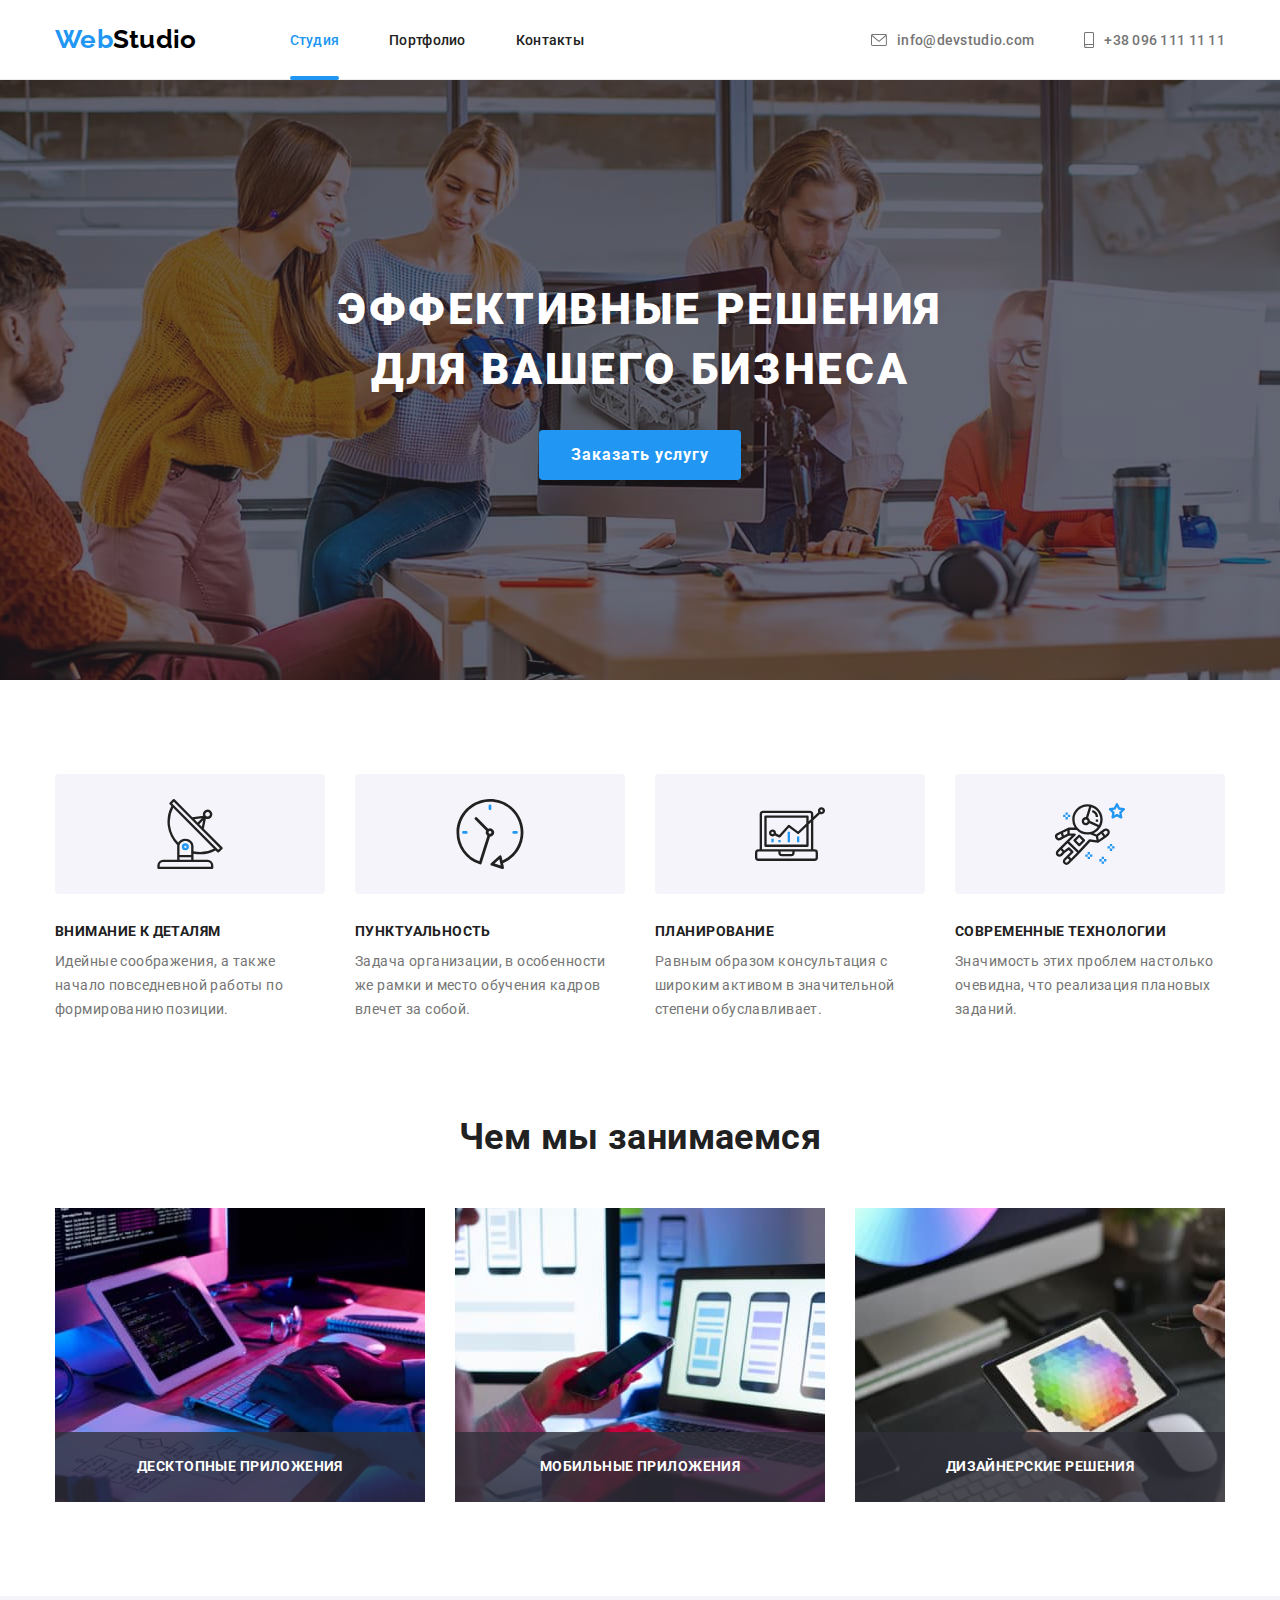
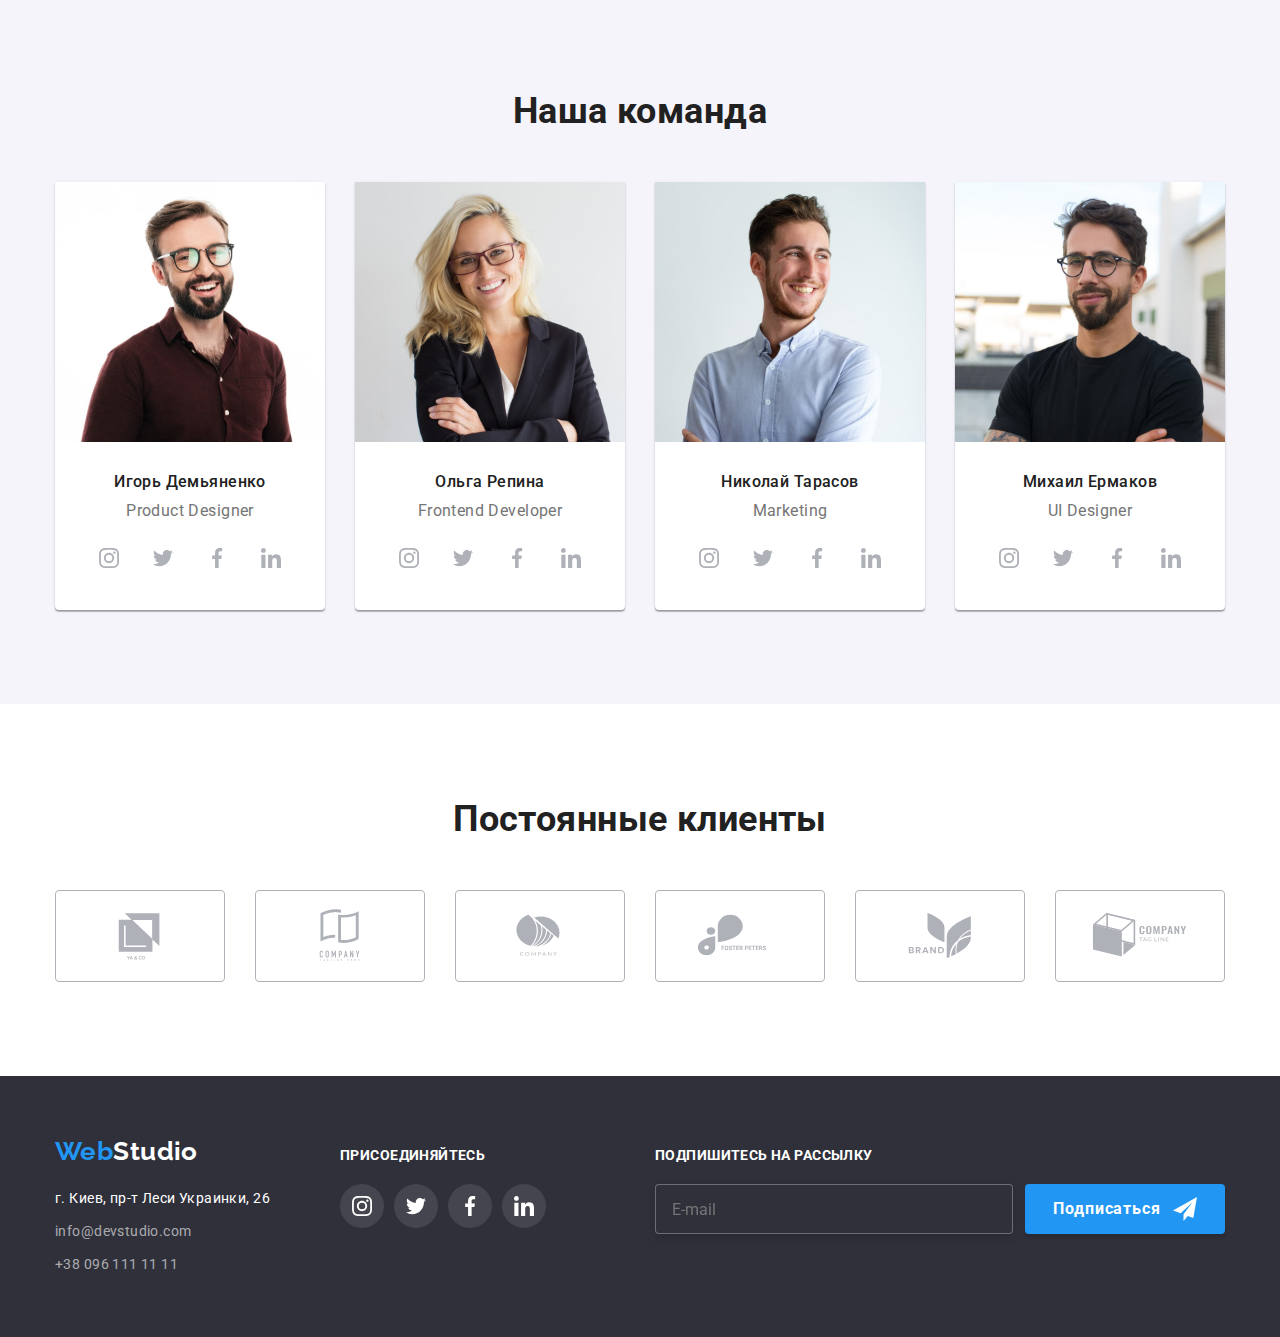
==== index.html @ 203b450f "Initial commit" ====
<!DOCTYPE html>
<html lang="ru">
  <head>
    <meta charset="UTF-8" />
    <meta http-equiv="X-UA-Compatible" content="IE=edge" />
    <meta name="viewport" content="width=device-width, initial-scale=1.0" />
    <title lang="en">WebStudio</title>
    <link rel="preconnect" href="https://fonts.googleapis.com" />
    <link rel="preconnect" href="https://fonts.gstatic.com" crossorigin />
    <link
      href="https://fonts.googleapis.com/css2?family=Raleway:wght@700&family=Roboto:wght@400;500;700;900&display=swap"
      rel="stylesheet"
    />
    <link
      rel="stylesheet"
      href="https://cdnjs.cloudflare.com/ajax/libs/modern-normalize/1.1.0/modern-normalize.min.css"
    />
    <link
      rel="stylesheet"
      href="https://cdnjs.cloudflare.com/ajax/libs/animate.css/4.1.1/animate.min.css"
    />
    <link rel="stylesheet" href="./css/styles.css" />
  </head>

  <body data-body>
    <header class="header">
      <div class="header-container container">
        <nav class="header-nav">
          <a class="header-logo link" href="./index.html" lang="en">
            <span class="accent">Web</span>Studio
          </a>
          <ul class="header-nav-list list">
            <li class="header-nav-item">
              <a class="header-nav-link current link" href="./index.html">Студия</a>
            </li>
            <li class="header-nav-item">
              <a class="header-nav-link link" href="./portfolio.html">Портфолио</a>
            </li>
            <li class="header-nav-item">
              <a class="header-nav-link link" href="#contact">Контакты</a>
            </li>
          </ul>
        </nav>
        <ul class="contact list">
          <li class="contact-item">
            <a class="contact-link link" href="mailto:info@devstudio.com" aria-label="Email">
              <svg class="contact-icon" width="16" height="12">
                <use href="./images/icons.svg#icon-envelope"></use>
              </svg>
              info@devstudio.com</a
            >
          </li>
          <li class="contact-item">
            <a class="contact-link link" href="tel:+380961111111" aria-label="Phone">
              <svg class="contact-icon" width="10" height="16">
                <use href="./images/icons.svg#icon-smartphone"></use>
              </svg>
              +38 096 111 11 11</a
            >
          </li>
        </ul>
      </div>
    </header>
    <main>
      <!--Hero-->
      <section class="hero section">
        <div class="container">
          <h1 class="hero-title">Эффективные решения для вашего бизнеса</h1>
          <button class="hero-button" type="button" data-modal-open>Заказать услугу</button>
        </div>
      </section>
      <!--features-->
      <section class="features section">
        <div class="container">
          <h2 class="visually-hidden">Особенности</h2>
          <ul class="features-list list card-set">
            <li class="features-list-item card-set-item">
              <div class="features-list-container">
                <svg class="features-icon" width="70" height="70">
                  <use href="./images/icons.svg#icon-antenna"></use>
                </svg>
              </div>
              <h3 class="features-list-title">Внимание к деталям</h3>
              <p class="features-list-text">
                Идейные соображения, а также начало повседневной работы по формированию позиции.
              </p>
            </li>
            <li class="features-list-item card-set-item">
              <div class="features-list-container">
                <svg class="features-icon" width="70" height="70">
                  <use href="./images/icons.svg#icon-clock"></use>
                </svg>
              </div>
              <h3 class="features-list-title">Пунктуальность</h3>
              <p class="features-list-text">
                Задача организации, в особенности же рамки и место обучения кадров влечет за собой.
              </p>
            </li>
            <li class="features-list-item card-set-item">
              <div class="features-list-container">
                <svg class="features-icon" width="70" height="70">
                  <use href="./images/icons.svg#icon-diagram"></use>
                </svg>
              </div>
              <h3 class="features-list-title">Планирование</h3>
              <p class="features-list-text">
                Равным образом консультация с широким активом в значительной степени обуславливает.
              </p>
            </li>
            <li class="features-list-item card-set-item">
              <div class="features-list-container">
                <svg class="features-icon" width="70" height="70">
                  <use href="./images/icons.svg#icon-astronaut"></use>
                </svg>
              </div>
              <h3 class="features-list-title">Современные технологии</h3>
              <p class="features-list-text">
                Значимость этих проблем настолько очевидна, что реализация плановых заданий.
              </p>
            </li>
          </ul>
        </div>
      </section>
      <!--Чем мы занимаемся works -->
      <section class="works section">
        <div class="container">
          <h2 class="works-title">Чем мы занимаемся</h2>
          <ul class="works-list list">
            <li class="works-list-item">
              <img src="./images/img1.jpg" alt="Desctop App" width="370" height="294" />
              <p class="works-list-text">Десктопные приложения</p>
            </li>
            <li class="works-list-item">
              <img src="./images/img2.jpg" alt="Mobile App" width="370" height="294" />
              <p class="works-list-text">Мобильные приложения</p>
            </li>
            <li class="works-list-item">
              <img src="./images/img3.jpg" alt="Design" width="370" height="294" />
              <p class="works-list-text">Дизайнерские решения</p>
            </li>
          </ul>
        </div>
      </section>
      <!--Team-->
      <section class="team section">
        <div class="container">
          <h2 class="team-title">Наша команда</h2>
          <ul class="team-list card-set list">
            <li class="team-list-item card-set-item">
              <img
                class="team-list-img"
                src="./images/img4.jpg"
                alt="Игорь Демьяненко"
                width="270"
                height="260"
              />
              <div class="team-list-block">
                <h3 class="team-list-title">Игорь Демьяненко</h3>
                <p class="team-list-text" lang="en">Product Designer</p>
                <ul class="social-list list">
                  <li class="social-item">
                    <a href="" class="social-link link" aria-label="Instagram">
                      <svg class="social-icon" width="20" height="20">
                        <use href="./images/icons.svg#icon-instagram"></use>
                      </svg>
                    </a>
                  </li>
                  <li class="social-item">
                    <a href="" class="social-link link" aria-label="Twitter">
                      <svg class="social-icon" width="20" height="20">
                        <use href="./images/icons.svg#icon-twitter"></use>
                      </svg>
                    </a>
                  </li>
                  <li class="social-item">
                    <a href="" class="social-link link" aria-label="Facebook">
                      <svg class="social-icon" width="20" height="20">
                        <use href="./images/icons.svg#icon-facebook"></use>
                      </svg>
                    </a>
                  </li>
                  <li class="social-item">
                    <a href="" class="social-link link" aria-label="LinkedIn">
                      <svg class="social-icon" width="20" height="20">
                        <use href="./images/icons.svg#icon-linkedin"></use>
                      </svg>
                    </a>
                  </li>
                </ul>
              </div>
            </li>
            <li class="team-list-item card-set-item">
              <img
                class="team-list-img"
                src="./images/img5.jpg"
                alt="Ольга Репина"
                width="270"
                height="260"
              />
              <div class="team-list-block">
                <h3 class="team-list-title">Ольга Репина</h3>
                <p class="team-list-text" lang="en">Frontend Developer</p>
                <ul class="social-list list">
                  <li class="social-item">
                    <a href="" class="social-link link" aria-label="Instagram">
                      <svg class="social-icon" width="20" height="20">
                        <use href="./images/icons.svg#icon-instagram"></use>
                      </svg>
                    </a>
                  </li>
                  <li class="social-item">
                    <a href="" class="social-link link" aria-label="Twitter">
                      <svg class="social-icon" width="20" height="20">
                        <use href="./images/icons.svg#icon-twitter"></use>
                      </svg>
                    </a>
                  </li>
                  <li class="social-item">
                    <a href="" class="social-link link" aria-label="Facebook">
                      <svg class="social-icon" width="20" height="20">
                        <use href="./images/icons.svg#icon-facebook"></use>
                      </svg>
                    </a>
                  </li>
                  <li class="social-item">
                    <a href="" class="social-link link" aria-label="LinkedIn">
                      <svg class="social-icon" width="20" height="20">
                        <use href="./images/icons.svg#icon-linkedin"></use>
                      </svg>
                    </a>
                  </li>
                </ul>
              </div>
            </li>
            <li class="team-list-item card-set-item">
              <img
                class="team-list-img"
                src="./images/img6.jpg"
                alt="Николай Тарасов"
                width="270"
                height="260"
              />
              <div class="team-list-block">
                <h3 class="team-list-title">Николай Тарасов</h3>
                <p class="team-list-text" lang="en">Marketing</p>
                <ul class="social-list list">
                  <li class="social-item">
                    <a href="" class="social-link link" aria-label="Instagram">
                      <svg class="social-icon" width="20" height="20">
                        <use href="./images/icons.svg#icon-instagram"></use>
                      </svg>
                    </a>
                  </li>
                  <li class="social-item">
                    <a href="" class="social-link link" aria-label="Twitter">
                      <svg class="social-icon" width="20" height="20">
                        <use href="./images/icons.svg#icon-twitter"></use>
                      </svg>
                    </a>
                  </li>
                  <li class="social-item">
                    <a href="" class="social-link link" aria-label="Facebook">
                      <svg class="social-icon" width="20" height="20">
                        <use href="./images/icons.svg#icon-facebook"></use>
                      </svg>
                    </a>
                  </li>
                  <li class="social-item">
                    <a href="" class="social-link link" aria-label="LinkedIn">
                      <svg class="social-icon" width="20" height="20">
                        <use href="./images/icons.svg#icon-linkedin"></use>
                      </svg>
                    </a>
                  </li>
                </ul>
              </div>
            </li>
            <li class="team-list-item card-set-item">
              <img
                class="team-list-img"
                src="./images/img7.jpg"
                alt="Михаил Ермаков"
                width="270"
                height="260"
              />
              <div class="team-list-block">
                <h3 class="team-list-title">Михаил Ермаков</h3>
                <p class="team-list-text" lang="en">UI Designer</p>
                <ul class="social-list list">
                  <li class="social-item">
                    <a href="" class="social-link link" aria-label="Instagram">
                      <svg class="social-icon" width="20" height="20">
                        <use href="./images/icons.svg#icon-instagram"></use>
                      </svg>
                    </a>
                  </li>
                  <li class="social-item">
                    <a href="" class="social-link link" aria-label="Twitter">
                      <svg class="social-icon" width="20" height="20">
                        <use href="./images/icons.svg#icon-twitter"></use>
                      </svg>
                    </a>
                  </li>
                  <li class="social-item">
                    <a href="" class="social-link link" aria-label="Facebook">
                      <svg class="social-icon" width="20" height="20">
                        <use href="./images/icons.svg#icon-facebook"></use>
                      </svg>
                    </a>
                  </li>
                  <li class="social-item">
                    <a href="" class="social-link link" aria-label="LinkedIn">
                      <svg class="social-icon" width="20" height="20">
                        <use href="./images/icons.svg#icon-linkedin"></use>
                      </svg>
                    </a>
                  </li>
                </ul>
              </div>
            </li>
          </ul>
        </div>
      </section>
      <!-- Clients -->
      <section class="clients section">
        <div class="container">
          <h2 class="clients-title">Постоянные клиенты</h2>
          <ul class="clients-list card-set list">
            <li class="clients-item card-set-item">
              <a href="" class="clients-link link" aria-label="Client1">
                <svg class="clients-icon" width="106" height="60">
                  <use href="./images/icons.svg#icon-logo1"></use>
                </svg>
              </a>
            </li>
            <li class="clients-item card-set-item">
              <a href="" class="clients-link link" aria-label="Client2">
                <svg class="clients-icon" width="106" height="60">
                  <use href="./images/icons.svg#icon-logo2"></use>
                </svg>
              </a>
            </li>
            <li class="clients-item card-set-item">
              <a href="" class="clients-link link" aria-label="Client3">
                <svg class="clients-icon" width="106" height="60">
                  <use href="./images/icons.svg#icon-logo3"></use>
                </svg>
              </a>
            </li>
            <li class="clients-item card-set-item">
              <a href="" class="clients-link link" aria-label="Client4">
                <svg class="clients-icon" width="106" height="60">
                  <use href="./images/icons.svg#icon-logo4"></use>
                </svg>
              </a>
            </li>
            <li class="clients-item card-set-item">
              <a href="" class="clients-link link" aria-label="Client5">
                <svg class="clients-icon" width="106" height="60">
                  <use href="./images/icons.svg#icon-logo5"></use>
                </svg>
              </a>
            </li>
            <li class="clients-item card-set-item">
              <a href="" class="clients-link link" aria-label="Client6">
                <svg class="clients-icon" width="106" height="60">
                  <use href="./images/icons.svg#icon-logo6"></use>
                </svg>
              </a>
            </li>
          </ul>
        </div>
      </section>
    </main>
    <footer class="footer-section" id="contact">
      <div class="footer container">
        <div class="footer-contact-container">
          <a class="footer-logo link" href="./index.html" lang="en"
            ><span class="accent">Web</span>Studio</a
          >
          <address class="footer-contact">
            <ul class="footer-contact-list list">
              <li class="footer-contact-item">
                <a
                  class="adress link"
                  href="https://goo.gl/maps/uBSWTAJxnbtAAQ7v7"
                  target="_blank"
                  rel="noreferrer noopener nofollow"
                  >г. Киев, пр-т Леси Украинки, 26</a
                >
              </li>
              <li class="footer-contact-item">
                <a class="footer-contact-link link" href="mailto:info@devstudio.com"
                  >info@devstudio.com</a
                >
              </li>
              <li class="footer-contact-item">
                <a class="footer-contact-link link" href="tel:+380961111111">+38 096 111 11 11</a>
              </li>
            </ul>
          </address>
        </div>
        <div class="footer-social-container">
          <p class="footer-social-title">присоединяйтесь</p>
          <ul class="footer-social-list list">
            <li class="footer-social-item">
              <a href="" class="footer-social-link link" aria-label="Instagram">
                <svg class="footer-social-icon" width="20" height="20">
                  <use href="./images/icons.svg#icon-instagram"></use>
                </svg>
              </a>
            </li>
            <li class="footer-social-item">
              <a href="" class="footer-social-link link" aria-label="Twitter">
                <svg class="footer-social-icon" width="20" height="20">
                  <use href="./images/icons.svg#icon-twitter"></use>
                </svg>
              </a>
            </li>
            <li class="footer-social-item">
              <a href="" class="footer-social-link link" aria-label="Facebook">
                <svg class="footer-social-icon" width="20" height="20">
                  <use href="./images/icons.svg#icon-facebook"></use>
                </svg>
              </a>
            </li>
            <li class="footer-social-item">
              <a href="" class="footer-social-link link" aria-label="LinkedIn">
                <svg class="footer-social-icon" width="20" height="20">
                  <use href="./images/icons.svg#icon-linkedin"></use>
                </svg>
              </a>
            </li>
          </ul>
        </div>
        <!-- Розсилка -->
        <div class="footer-mail-container">
          <p class="footer-mail-title">Подпишитесь на рассылку</p>
          <form class="footer-form">
            <label class="footer-form-group" required>
              <input class="footer-form-field" type="email" name="email" placeholder="E-mail" />
            </label>
            <button class="footer-form-btn" type="submit">
              <span>Подписаться</span>
              <svg class="footer-btn-icon" width="24" height="24">
                <use href="./images/icons.svg#icon-send"></use>
              </svg>
            </button>
          </form>
        </div>
      </div>
    </footer>

    <!-- Modal window -->
    <div class="backdrop is-hidden" data-modal>
      <div class="modal">
        <button class="close-btn" type="button" data-modal-close>
          <svg class="close-btn-icon" width="18" height="18">
            <use href="./images/icons.svg#icon-close"></use>
          </svg>
        </button>
        <form class="modal-form-register" name="modal-form" autocomplete="off">
          <p class="modal-form-title">Оставьте свои данные, мы вам перезвоним</з>
          <div class="form-container">
            <div class="modal-form-container">
              <label class="modal-form-group" required>
                <span class="modal-form-label">Имя</span>
                <input class="modal-form-field" type="text" name="name" />
                <svg class="modal-form-icon" width="18" height="18">
                  <use href="./images/icons.svg#icon-person"></use>
                </svg>
              </label>
            </div>

            <div class="modal-form-container">
              <label class="modal-form-group" required>
                <span class="modal-form-label">Телефон</span>
                <input class="modal-form-field" type="tel" name="phone" />
                <svg class="modal-form-icon" width="18" height="18">
                  <use href="./images/icons.svg#icon-phone"></use>
                </svg>
              </label>
            </div>

            <div class="modal-form-container" required>
              <label class="modal-form-group">
                <span class="modal-form-label">Почта</span>
                <input class="modal-form-field" type="email" name="email" />
                <svg class="modal-form-icon" width="18" height="18">
                  <use href="./images/icons.svg#icon-mail"></use>
                </svg>
              </label>
            </div>

            <div class="modal-form-container">
              <label class="modal-form-group">
                <span class="modal-form-label">Комментарий</span>
                <textarea
                  class="modal-form-comment"
                  name="comment"
                  rows="5"
                  placeholder="Введите текст"
                ></textarea>
              </label>
            </div>
          </div>

          <label class="modal-form-checkbox">
            <input class="form-checkbox visually-hidden" type="checkbox" name="user-agreement" />

            <svg class="form-checkbox-icon" width="15" height="15">
              <use href="./images/icons.svg#icon-check"></use>
            </svg>

            <span class="checkbox-text"
              >Соглашаюсь с рассылкой и принимаю
              <a class="checkbox-link" href="" required>Условия договора</a></span
            >
          </label>
          <button class="modal-form-btn" type="submit">Отправить</button>
        </form>
      </div>
    </div>
    <script src="./js/modal.js"></script>
  </body>
</html>
---- css/styles.css ----
/* 
  основной цвет текста #757575
  вторичный цвет текста/заголовки #212121
  акцент #2196F3
  цвет логотип #000000
  цвет футер/адрес физический/h1/button #ffffff
  цвет фона dark #2F303A
  цвет фона section #F5F4FA
  цвет мейл+телефон футер rgba(255, 255, 255, 0.6);
*/
/* 
  шрифт логотипа Raleway 700
  основной шрифт Roboto 400(вторичный текст) 500/ 700/ 900(h1)
*/
:root {
  --primary-text-color: #757575;
  --primary-logo-color: #000000;
  --primary-white-color: #ffffff;
  --title-text-color: #212121;
  --accent-color: #2196f3;
  --background-color-footer: #2f303a;
  --background-color-secondary: #f5f4fa;
  --background-color-hero: rgba(47, 48, 58, 0.4);
  --background-modal: rgba(0, 0, 0, 0.2);
  --color-text-footer: rgba(255, 255, 255, 0.6);
  --background-footer-social-color: rgba(255, 255, 255, 0.1);
  --btn-hover-color: #188ce8;
  --border-bottom-header-color: #ececec;
  --border-portf-color: #eeeeee;
  --icon-main-color: #afb1b8;
  /* Flex auto */
  --items: 3;
  --indent: 30px;
  /* Animation */
  --animation: 250ms cubic-bezier(0.4, 0, 0.2, 1);
}

h1,
h2,
h3,
p,
ul {
  margin: 0;
  padding: 0;
}

img {
  display: block;
  max-width: 100%;
  height: auto;
}

body {
  color: var(--primary-text-color);
  background-color: var(--primary-white-color);
  font-family: 'Roboto', sans-serif;
  font-size: 14px;
  letter-spacing: 0.03em;
}

.list {
  padding: 0;
  margin: 0;
  list-style: none;
}

.link {
  text-decoration: none;
}

.container {
  width: 1200px;
  margin-left: auto;
  margin-right: auto;
  padding-left: 15px;
  padding-right: 15px;

  /* outline: 2px solid tomato; */
}

.no-scroll {
  overflow: hidden;
}

.visually-hidden {
  position: absolute;
  width: 1px;
  height: 1px;
  margin: -1px;
  border: 0;
  padding: 0;
  white-space: nowrap;
  clip-path: inset(100%);
  clip: rect(0 0 0 0);
  overflow: hidden;
}

.section {
  padding-top: 94px;
  padding-bottom: 94px;
}

/**
  |============================
  | сітка із застосуванням flex-box
  |============================
*/
.card-set {
  display: flex;
  flex-wrap: wrap;
  margin: calc(-1 * var(--indent) / 2);
}

.card-set-item {
  flex-basis: calc((100% - var(--indent) * var(--items)) / var(--items));
  margin: calc(var(--indent) / 2);
}

/*/////////////////////////////////////////__ INDEX __////////////////////////////////////////*/

/*========================== HEADER */
.header {
  display: flex;
  align-items: center;
  border-bottom: 1px solid var(--border-bottom-header-color);
}

.header-container {
  display: flex;
  align-items: center;
}

.header-nav {
  display: flex;
  font-weight: 500;
  letter-spacing: 0.02em;
}

.header-logo {
  display: flex;
  align-items: center;
  margin-right: 93px;
  font-family: 'Raleway', sans-serif;
  font-weight: 700;
  font-size: 26px;
  line-height: 1.19;
  color: var(--primary-logo-color);
}

.header-logo .accent {
  color: var(--accent-color);
}

.header-nav-list {
  display: flex;
  align-items: center;
}
.header-nav-list .header-nav-link {
  color: var(--title-text-color);
}

.header-nav-list .header-nav-link:hover,
.header-nav-list .header-nav-link:focus {
  color: var(--accent-color);
}

.header-nav-list .header-nav-link.current {
  color: var(--accent-color);
}

.header-nav-item:not(:last-child) {
  margin-right: 50px;
}

.header-nav-link {
  position: relative;
  display: flex;
  align-items: center;
  padding: 32px 0 31px 0;

  transition: color 250ms cubic-bezier(0.4, 0, 0.2, 1);
}

.header-nav-link.current::after {
  position: absolute;
  content: '';
  bottom: -1px;
  left: 0;
  width: 100%;
  height: 4px;
  background-color: var(--accent-color);
  border-radius: 2px;
}

.contact {
  display: flex;
  margin-left: auto;
}

.contact-item:not(:last-child) {
  margin-right: 50px;
}

.contact-link {
  display: flex;
  align-items: center;
  padding-bottom: 31px;
  padding-top: 32px;
  font-weight: 500;
  letter-spacing: 0.02em;
  color: var(--primary-text-color);

  transition: color 250ms cubic-bezier(0.4, 0, 0.2, 1);
}

.contact-link:hover,
.contact-link:focus {
  color: var(--accent-color);
}

.contact-icon {
  fill: currentColor;
  margin-right: 10px;
}

/*================================ HERO */
.hero {
  max-width: 1600px;
  height: 600px;
  margin-left: auto;
  margin-right: auto;
  padding: 200px 0;
  text-align: center;
  background-color: var(--background-color-footer);
  color: var(--primary-white-color);
  background-image: linear-gradient(rgba(47, 48, 58, 0.4), rgba(47, 48, 58, 0.4)),
    url('../images/hero-img.jpg');
  background-size: cover;
  background-repeat: no-repeat;
  background-position: center;
}

.hero-title {
  margin: 0 auto;
  margin-bottom: 30px;
  width: 696px;
  font-weight: 900;
  font-size: 44px;
  line-height: 1.36;
  letter-spacing: 0.06em;
  text-transform: uppercase;
}

.hero-button {
  display: inline-block;
  margin: 0 auto;
  padding: 10px 32px;
  align-items: center;
  font-family: 'Roboto';
  font-weight: 700;
  font-size: 16px;
  line-height: 1.88;
  text-align: center;
  letter-spacing: 0.06em;
  color: var(--primary-white-color);
  background-color: var(--accent-color);
  box-shadow: 0px 4px 4px rgba(0, 0, 0, 0.15);
  border: none;
  border-radius: 4px;
  cursor: pointer;

  transition: background-color 250ms cubic-bezier(0.4, 0, 0.2, 1);
}

.hero-button:hover,
.hero-button:focus {
  background-color: var(--btn-hover-color);
}

/*============================================ FEATURES */
.features.section {
  padding-bottom: 0;
}

.features-list {
  --items: 4;
}

.features-list-item {
  display: block;
  flex-basis: 270px;
}

.features-list-container {
  height: 120px;
  margin-bottom: 30px;
  padding: 25px 100px;
  background-color: var(--background-color-secondary);
  border-radius: 4px;
}

.features-list-title {
  margin-bottom: 10px;
  font-weight: 700;
  font-size: 14px;
  line-height: 1.14;
  text-transform: uppercase;
  color: var(--title-text-color);
}

.features-list-text {
  line-height: 1.71;
}

/*================================================= WORKS */
.works-title {
  margin-bottom: 50px;
  font-weight: 700;
  font-size: 36px;
  line-height: 1.17;
  text-align: center;
  color: var(--title-text-color);
}

.works-list {
  display: flex;
}
.works-list-item {
  position: relative;
}
.works-list-item:not(:last-child) {
  margin-right: 30px;
}

.works-list-text {
  position: absolute;
  left: 0;
  bottom: 0;
  z-index: 10;
  display: flex;
  justify-content: center;
  align-items: center;
  height: 70px;
  width: 100%;
  background-color: rgba(47, 48, 58, 0.8);
  font-weight: 700;
  line-height: 1.14;
  text-transform: uppercase;
  color: var(--primary-white-color);
}

/*============================================== TEAM */
.team {
  background-color: var(--background-color-secondary);
}

.team-title {
  margin-bottom: 50px;
  font-weight: 700;
  font-size: 36px;
  line-height: 1.17;
  text-align: center;
  color: var(--title-text-color);
}

.team-list-item {
  --items: 4;

  background-color: var(--primary-white-color);
  box-shadow: 0px 1px 3px rgba(0, 0, 0, 0.12), 0px 1px 1px rgba(0, 0, 0, 0.14),
    0px 2px 1px rgba(0, 0, 0, 0.2);
  border-radius: 0px 0px 4px 4px;
}

.team-list-title {
  margin-bottom: 10px;
  color: var(--title-text-color);
  font-weight: 500;
}

.team-list-title,
.team-list-text {
  font-size: 16px;
  line-height: 1.19;
  text-align: center;
}

.team-list-text {
  margin-bottom: 16px;
}
.team-list-block {
  padding-top: 30px;
  padding-bottom: 30px;
}

/*------------------------ Social links */
.social-container {
  margin-top: 16px;
}

.social-list {
  display: flex;
  align-items: center;
  justify-content: center;
}

.social-item:not(:last-child) {
  margin-right: 10px;
}

.social-link {
  display: flex;
  justify-content: center;
  align-items: center;
  width: 44px;
  height: 44px;
  color: var(--icon-main-color);
  border-radius: 50%;

  transition: background-color 250ms cubic-bezier(0.4, 0, 0.2, 1),
    color 250ms cubic-bezier(0.4, 0, 0.2, 1), transform 250ms cubic-bezier(0.4, 0, 0.2, 1);
}

.social-link:hover {
  background-color: var(--accent-color);
  color: var(--primary-white-color);
  transform: scale(1.25);
}

.social-icon {
  fill: currentColor;
}

/*================================================ CLIENTS */
.clients-title {
  margin-bottom: 50px;
  font-weight: 700;
  font-size: 36px;
  line-height: 1.17;
  text-align: center;
  color: var(--title-text-color);
}

.clients-item {
  --items: 6;
}

.clients-link {
  display: flex;
  align-items: center;
  justify-content: center;
  height: 92px;
  color: var(--icon-main-color);
  border: 1px solid var(--icon-main-color);
  border-radius: 4px;

  transition: color 250ms cubic-bezier(0.4, 0, 0.2, 1),
    border-color 250ms cubic-bezier(0.4, 0, 0.2, 1);
}

.clients-link:hover {
  border-color: var(--accent-color);
  color: var(--accent-color);
  animation: scaler 1500ms cubic-bezier(0.4, 0, 0.2, 1);
}

@keyframes scaler {
  0% {
    transform: scale(1) rotateZ(0deg);
  }
  50% {
    transform: scale(1.15) rotateZ(180deg);
  }
  100% {
    transform: scale(1) rotateZ(360deg);
  }
}

.clients-icon {
  fill: currentColor;
}

/*============================================== FOOTER */
.footer-section {
  padding: 60px 0;
  background-color: var(--background-color-footer);
}
.footer {
  display: flex;
  align-items: baseline;
  justify-content: space-between;
}

.footer-logo {
  display: inline-block;
  margin-bottom: 20px;
  font-family: 'Raleway', sans-serif;
  font-weight: 700;
  font-size: 26px;
  line-height: 1.19;
  color: var(--primary-white-color);
}

.footer-logo .accent {
  color: var(--accent-color);
}

.footer-contact-list {
  display: inline-block;
  padding-left: 0;
}

.footer-contact-item {
  margin-bottom: 9px;
}

.footer-contact-item:last-child {
  margin-bottom: 0;
}

.adress {
  color: var(--primary-white-color);
  line-height: 1.71;
  font-style: normal;

  transition: color 250ms cubic-bezier(0.4, 0, 0.2, 1);
}

.adress:hover,
.adress:focus {
  color: var(--accent-color);
}

.footer-contact-link {
  color: var(--color-text-footer);
  line-height: 1.71;
  font-style: normal;

  transition: color 250ms cubic-bezier(0.4, 0, 0.2, 1);
}

.footer-contact-link:hover,
.footer-contact-link:focus {
  color: var(--accent-color);
}

.footer-social-container {
  margin-right: auto;
}

.footer-social-title {
  margin-bottom: 20px;
  font-weight: 700;
  line-height: 1.14;
  text-transform: uppercase;
  color: var(--primary-white-color);
}

.footer-contact-container {
  margin-right: 70px;
}

.footer-social-list {
  display: flex;
  justify-content: center;
}

.footer-social-item:not(:last-child) {
  margin-right: 10px;
}

.footer-social-link {
  display: flex;
  justify-content: center;
  align-items: center;
  width: 44px;
  height: 44px;
  color: var(--primary-white-color);
  border-radius: 50%;
  background-color: var(--background-footer-social-color);

  transition: background-color 250ms cubic-bezier(0.4, 0, 0.2, 1),
    transform 250ms cubic-bezier(0.4, 0, 0.2, 1);
}

.footer-social-link:hover,
.footer-social-link:focus {
  background-color: var(--accent-color);
  border-radius: 50%;
  transform: scale(1.25);
}

.footer-social-icon {
  fill: currentColor;
}

.footer-mail-title {
  margin-bottom: 20px;
  font-weight: 700;
  line-height: 1.14;
  text-transform: uppercase;
  color: var(--primary-white-color);
}
.footer-form {
  display: flex;
}

.footer-form-field {
  width: 358px;
  height: 50px;
  margin-right: 12px;
  padding: 15px 0px 15px 16px;
  font-size: 16px;
  line-height: 1.25;
  color: rgba(255, 255, 255, 0.6);
  background-color: var(--background-color-footer);
  border: 1px solid rgba(255, 255, 255, 0.3);
  filter: drop-shadow(0px 4px 4px rgba(0, 0, 0, 0.15));
  border-radius: 4px;
}

.footer-form-btn {
  display: inline-flex;
  width: 200px;
  height: 50px;
  align-items: center;
  justify-content: center;
  font-family: 'Roboto';
  font-weight: 700;
  font-size: 16px;
  line-height: 1.88;
  text-align: center;
  letter-spacing: 0.06em;
  color: var(--primary-white-color);
  background-color: var(--accent-color);
  box-shadow: 0px 4px 4px rgb(0 0 0 / 15%);
  border: none;
  border-radius: 4px;
  cursor: pointer;
  transition: background-color 250ms cubic-bezier(0.4, 0, 0.2, 1);
}

.footer-form-btn:hover,
.footer-form-btn:focus {
  background-color: var(--btn-hover-color);
}

.footer-btn-icon {
  fill: var(--primary-white-color);
  margin-left: 12px;
}

/*/////////////////////////////////////////__ PORTFOLIO __////////////////////////////////////////*/

/*=============================== BUTTONS */
.portfolio-filter {
  display: flex;
  justify-content: center;
  margin-bottom: 50px;
}

.portfolio-filter-btn {
  padding: 6px 22px;
  font-family: inherit;
  font-weight: 500;
  font-size: 16px;
  line-height: 1.62;
  letter-spacing: 0.03em;
  color: var(--title-text-color);
  background-color: var(--background-color-secondary);
  border: none;
  border-radius: 4px;
  cursor: pointer;

  transition: color 250ms cubic-bezier(0.4, 0, 0.2, 1),
    background-color 250ms cubic-bezier(0.4, 0, 0.2, 1),
    box-shadow 250ms cubic-bezier(0.4, 0, 0.2, 1);
}

.portfolio-filter-item:not(:last-child) {
  margin-right: 8px;
}

.portfolio-filter .portfolio-filter-btn.current {
  color: var(--primary-white-color);
  background-color: var(--accent-color);
}

.portfolio-filter-btn:hover,
.portfolio-filter-btn:focus {
  color: var(--primary-white-color);
  background-color: var(--accent-color);
  box-shadow: 0px 3px 1px rgba(0, 0, 0, 0.1), 0px 1px 2px rgba(0, 0, 0, 0.08),
    0px 2px 2px rgba(0, 0, 0, 0.12);
}

/*==================================== Examples */
.examples-link {
  display: block;
  position: relative;

  transition: box-shadow 250ms cubic-bezier(0.4, 0, 0.2, 1);
}

.examples-link:hover,
.examples-link:focus {
  box-shadow: 0px 1px 1px rgba(0, 0, 0, 0.12), 0px 4px 4px rgba(0, 0, 0, 0.06),
    1px 4px 6px rgba(0, 0, 0, 0.16);
}

.examples-container {
  display: block;
  padding: 20px 24px;
  border: 1px solid var(--border-portf-color);
  border-top: none;
}

.examples-title {
  margin-bottom: 4px;
  font-weight: 700;
  font-size: 18px;
  line-height: 2;
  letter-spacing: 0.06em;
  color: var(--title-text-color);
}

.examples-text {
  font-size: 16px;
  line-height: 1.88;
  color: var(--primary-text-color);
}

.examples-img-box {
  position: relative;
  overflow: hidden;
}

.box-overlay {
  position: absolute;
  top: 0;
  left: 0;
  width: 100%;
  height: 100%;
  padding: 63px 24px;
  text-align: left;
  color: var(--primary-white-color);
  background-color: rgba(33, 150, 243, 0.9);
  font-size: 18px;
  line-height: 1.56;

  transform: translateY(100%);

  transition: transform 250ms cubic-bezier(0.4, 0, 0.2, 1);
}

.examples-link:hover .box-overlay,
.examples-link:focus .box-overlay {
  transform: translateY(0);
}

@keyframes animate {
  0% {
    transform: scale(0);
    opacity: 0;
    visibility: visible;
  }

  50% {
    transform: scale(0.5);
    opacity: 0.5;
    visibility: visible;
  }

  100% {
    transform: scale(1);
    opacity: 1;
    visibility: visible;
  }
}

/*================================== MODAL WINDOW */
.backdrop {
  position: fixed;
  top: 0;
  left: 0;
  z-index: 1000;
  width: 100%;
  height: 100%;
  background-color: var(--background-modal);
  opacity: 1;
  visibility: visible;

  transition: opacity var(--animation), visibility var(--animation), transform var(--animation);
}

.backdrop.is-hidden {
  opacity: 0;
  visibility: hidden;
  pointer-events: none;
}

.modal {
  position: absolute;
  top: 50%;
  left: 50%;
  padding: 40px;
  transform: translate(-50%, -50%);
  width: 528px;
  height: 581px;
  background-color: var(--primary-white-color);
  box-shadow: 0px 1px 3px rgba(0, 0, 0, 0.12), 0px 1px 1px rgba(0, 0, 0, 0.14),
    0px 2px 1px rgba(0, 0, 0, 0.2);
  border-radius: 4px;
}

.close-btn {
  position: absolute;
  top: 8px;
  right: 8px;
  display: flex;
  width: 30px;
  height: 30px;
  justify-content: center;
  align-items: center;
  background-color: var(--primary-white-color);
  border: 1px solid rgba(0, 0, 0, 0.1);
  border-radius: 50%;
  cursor: pointer;
  transition: outline 500ms cubic-bezier(0.4, 0, 0.2, 1);
}

.close-btn-icon {
  background-color: var(--primary-white-color);
  color: var(--primary-logo-color);
  transition: fill 250ms cubic-bezier(0.4, 0, 0.2, 1);
}

.close-btn:hover,
.close-btn:focus {
  fill: var(--accent-color);
  outline: 1px solid var(--accent-color);
}

.modal-form-title {
  margin-bottom: 12px;

  font-style: normal;
  font-weight: 700;
  font-size: 20px;
  line-height: 1.15;
  text-align: center;
  color: var(--title-text-color);
}

.form-container {
  margin-bottom: 20px;
}

.modal-form-label {
  margin-bottom: 4px;
  font-size: 12px;
  line-height: 1.16;
  letter-spacing: 0.01em;
}

.modal-form-btn {
  display: flex;
  width: 200px;
  height: 50px;
  margin: 0 auto;
  padding: 10px 32px;
  align-items: center;
  justify-content: center;
  font-family: 'Roboto';
  font-weight: 700;
  font-size: 16px;
  line-height: 1.88;
  text-align: center;
  letter-spacing: 0.06em;
  color: var(--primary-white-color);
  background-color: var(--accent-color);
  box-shadow: 0px 4px 4px rgb(0 0 0 / 15%);
  border: none;
  border-radius: 4px;
  cursor: pointer;
  transition: background-color 250ms cubic-bezier(0.4, 0, 0.2, 1);
}

.modal-form-btn:hover,
.modal-form-btn:focus {
  background-color: var(--btn-hover-color);
}

.modal-form-group {
  position: relative;
  display: flex;
  flex-direction: column;
  margin-bottom: 10px;
}

.modal-form-field {
  width: auto;
  height: 40px;
  padding: 12px 0px 12px 42px;
  border: 1px solid rgba(33, 33, 33, 0.2);
  border-radius: 4px;
  cursor: pointer;
  transition: border-color 250ms cubic-bezier(0.4, 0, 0.2, 1),
    outline 250ms cubic-bezier(0.4, 0, 0.2, 1);
}

.modal-form-icon {
  position: absolute;
  left: 12px;
  bottom: 11px;
  transition: fill 250ms cubic-bezier(0.4, 0, 0.2, 1);
}

.modal-form-field:hover + .modal-form-icon,
.modal-form-field:hover {
  border-color: var(--accent-color);
  fill: var(--accent-color);
}

.modal-form-field:focus + .modal-form-icon {
  fill: var(--accent-color);
}

.modal-form-field:focus {
  outline: 1px solid var(--accent-color);
}

.modal-form-comment {
  height: 120px;
  padding-top: 12px;
  padding-left: 16px;
  line-height: 1.14;
  letter-spacing: 0.01em;
  color: rgba(117, 117, 117, 0.5);
  border: 1px solid rgba(33, 33, 33, 0.2);
  border-radius: 4px;
  resize: none;
  transition: outline 250ms cubic-bezier(0.4, 0, 0.2, 1);
}

.modal-form-comment:focus {
  outline: 2px solid var(--accent-color);
}

.modal-form-checkbox {
  display: flex;
  margin-bottom: 30px;
  align-items: center;
  justify-content: center;
  user-select: none;
}

.checkbox-text {
  margin-left: 7px;
  line-height: 1.71;
}

.checkbox-link {
  color: var(--accent-color);
}

.form-checkbox + .form-checkbox-icon {
  border: 1px solid var(--title-text-color);
  border-radius: 2px;
  fill: var(--primary-white-color);
}

.form-checkbox-icon {
  transition: transform 250ms cubic-bezier(0.4, 0, 0.2, 1),
    border-radius 250ms cubic-bezier(0.4, 0, 0.2, 1);
}

.form-checkbox:checked + .form-checkbox-icon {
  transform: scale(1.5);
  fill: var(--primary-white-color);
  background-color: var(--accent-color);
  border-color: transparent;
  border-radius: 50%;
}
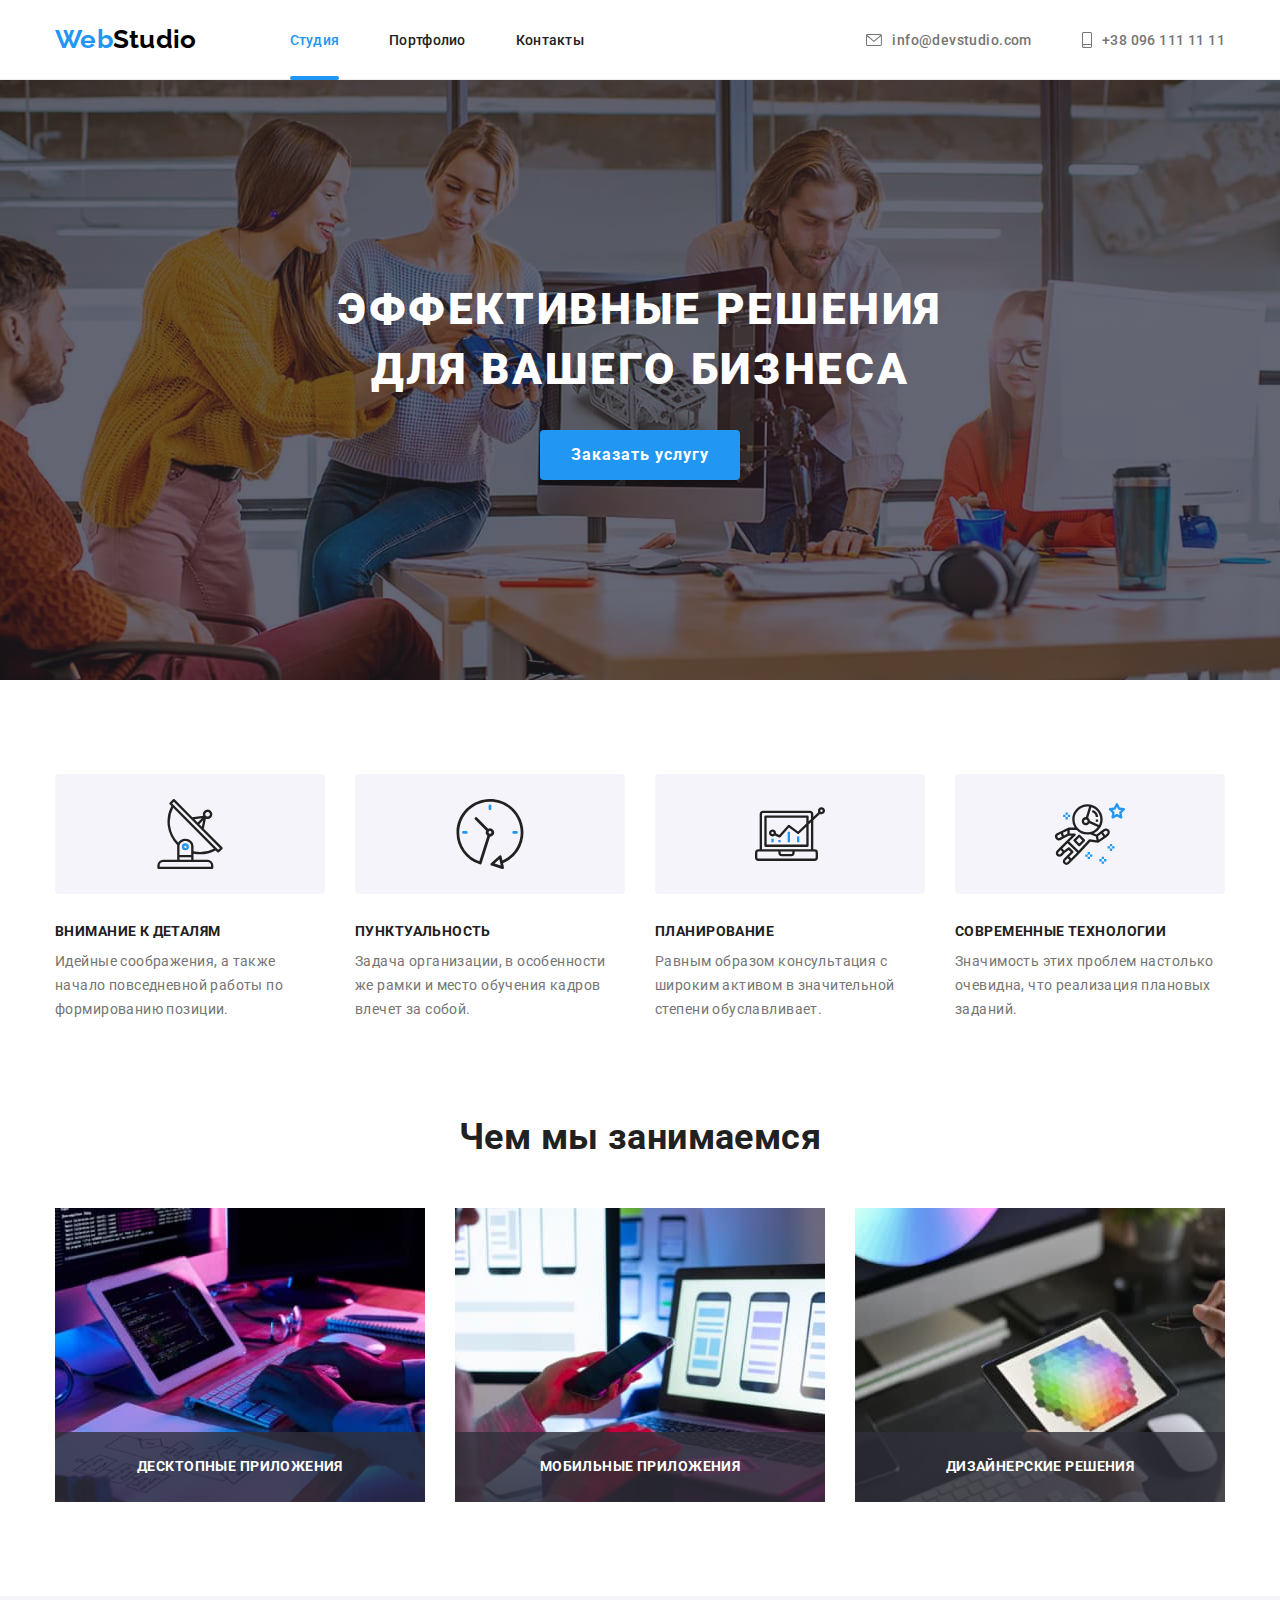
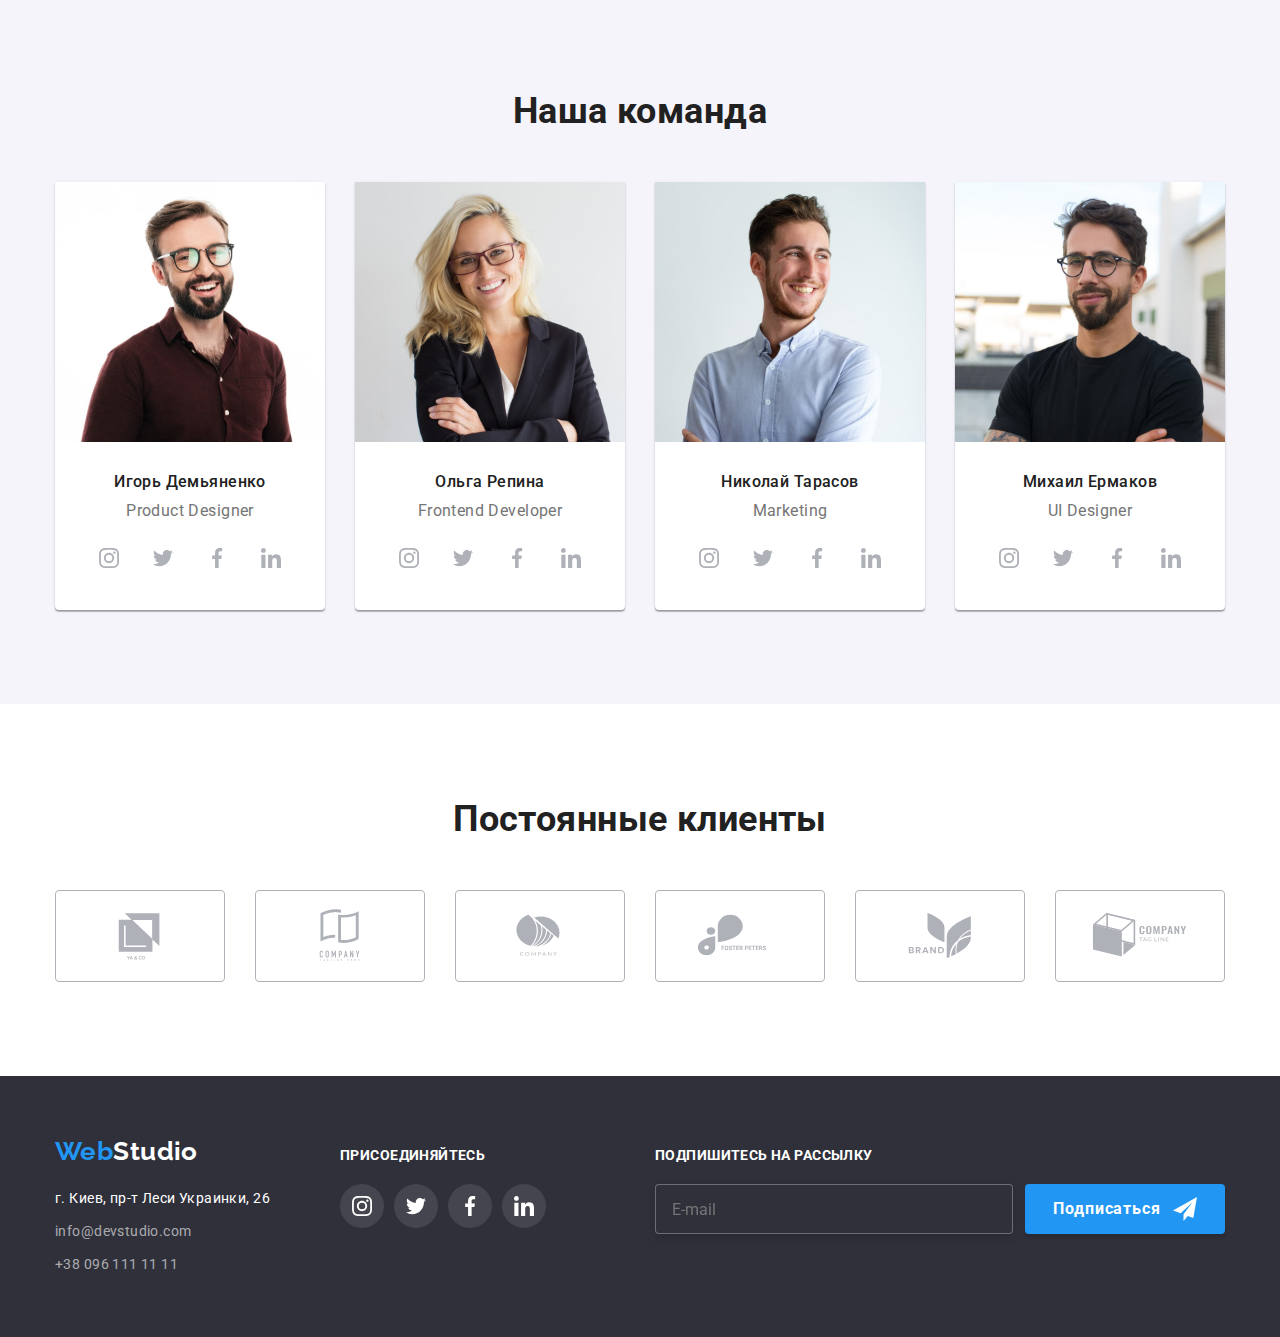
==== commit 4a5a523c: "Update BEM" ====
--- a/index.html
+++ b/index.html
@@ -24,35 +24,35 @@
 
   <body data-body>
     <header class="header">
-      <div class="header-container container">
-        <nav class="header-nav">
-          <a class="header-logo link" href="./index.html" lang="en">
-            <span class="accent">Web</span>Studio
+      <div class="header__box container">
+        <nav class="nav">
+          <a class="logo logo--dark link" href="./index.html" lang="en">
+            <span class="logo__accent">Web</span>Studio
           </a>
-          <ul class="header-nav-list list">
-            <li class="header-nav-item">
-              <a class="header-nav-link current link" href="./index.html">Студия</a>
-            </li>
-            <li class="header-nav-item">
-              <a class="header-nav-link link" href="./portfolio.html">Портфолио</a>
-            </li>
-            <li class="header-nav-item">
-              <a class="header-nav-link link" href="#contact">Контакты</a>
+          <ul class="nav__list list">
+            <li class="nav__item">
+              <a class="nav__link current link" href="./index.html">Студия</a>
+            </li>
+            <li class="nav__item">
+              <a class="nav__link link" href="./portfolio.html">Портфолио</a>
+            </li>
+            <li class="nav__item">
+              <a class="nav__link link" href="#contact">Контакты</a>
             </li>
           </ul>
         </nav>
         <ul class="contact list">
-          <li class="contact-item">
-            <a class="contact-link link" href="mailto:info@devstudio.com" aria-label="Email">
-              <svg class="contact-icon" width="16" height="12">
+          <li class="contact__item">
+            <a class="contact__link link" href="mailto:info@devstudio.com" aria-label="Email">
+              <svg class="contact__icon" width="16" height="12">
                 <use href="./images/icons.svg#icon-envelope"></use>
               </svg>
               info@devstudio.com</a
             >
           </li>
-          <li class="contact-item">
-            <a class="contact-link link" href="tel:+380961111111" aria-label="Phone">
-              <svg class="contact-icon" width="10" height="16">
+          <li class="contact__item">
+            <a class="contact__link link" href="tel:+380961111111" aria-label="Phone">
+              <svg class="contact__icon" width="10" height="16">
                 <use href="./images/icons.svg#icon-smartphone"></use>
               </svg>
               +38 096 111 11 11</a
@@ -65,56 +65,56 @@
       <!--Hero-->
       <section class="hero section">
         <div class="container">
-          <h1 class="hero-title">Эффективные решения для вашего бизнеса</h1>
-          <button class="hero-button" type="button" data-modal-open>Заказать услугу</button>
+          <h1 class="hero__title">Эффективные решения для вашего бизнеса</h1>
+          <button class="btn" type="button" data-modal-open>Заказать услугу</button>
         </div>
       </section>
       <!--features-->
       <section class="features section">
         <div class="container">
           <h2 class="visually-hidden">Особенности</h2>
-          <ul class="features-list list card-set">
-            <li class="features-list-item card-set-item">
-              <div class="features-list-container">
-                <svg class="features-icon" width="70" height="70">
+          <ul class="features__list list card-set">
+            <li class="features__item card-set__item">
+              <div class="features__box">
+                <svg class="features__icon" width="70" height="70">
                   <use href="./images/icons.svg#icon-antenna"></use>
                 </svg>
               </div>
-              <h3 class="features-list-title">Внимание к деталям</h3>
-              <p class="features-list-text">
+              <h3 class="features__title">Внимание к деталям</h3>
+              <p class="features__text">
                 Идейные соображения, а также начало повседневной работы по формированию позиции.
               </p>
             </li>
-            <li class="features-list-item card-set-item">
-              <div class="features-list-container">
-                <svg class="features-icon" width="70" height="70">
+            <li class="features__item card-set__item">
+              <div class="features__box">
+                <svg class="features__icon" width="70" height="70">
                   <use href="./images/icons.svg#icon-clock"></use>
                 </svg>
               </div>
-              <h3 class="features-list-title">Пунктуальность</h3>
-              <p class="features-list-text">
+              <h3 class="features__title">Пунктуальность</h3>
+              <p class="features__text">
                 Задача организации, в особенности же рамки и место обучения кадров влечет за собой.
               </p>
             </li>
-            <li class="features-list-item card-set-item">
-              <div class="features-list-container">
-                <svg class="features-icon" width="70" height="70">
+            <li class="features__item card-set__item">
+              <div class="features__box">
+                <svg class="features__icon" width="70" height="70">
                   <use href="./images/icons.svg#icon-diagram"></use>
                 </svg>
               </div>
-              <h3 class="features-list-title">Планирование</h3>
-              <p class="features-list-text">
+              <h3 class="features__title">Планирование</h3>
+              <p class="features__text">
                 Равным образом консультация с широким активом в значительной степени обуславливает.
               </p>
             </li>
-            <li class="features-list-item card-set-item">
-              <div class="features-list-container">
-                <svg class="features-icon" width="70" height="70">
+            <li class="features__item card-set__item">
+              <div class="features__box">
+                <svg class="features__icon" width="70" height="70">
                   <use href="./images/icons.svg#icon-astronaut"></use>
                 </svg>
               </div>
-              <h3 class="features-list-title">Современные технологии</h3>
-              <p class="features-list-text">
+              <h3 class="features__title">Современные технологии</h3>
+              <p class="features__text">
                 Значимость этих проблем настолько очевидна, что реализация плановых заданий.
               </p>
             </li>
@@ -124,19 +124,19 @@
       <!--Чем мы занимаемся works -->
       <section class="works section">
         <div class="container">
-          <h2 class="works-title">Чем мы занимаемся</h2>
-          <ul class="works-list list">
-            <li class="works-list-item">
-              <img src="./images/img1.jpg" alt="Desctop App" width="370" height="294" />
-              <p class="works-list-text">Десктопные приложения</p>
-            </li>
-            <li class="works-list-item">
-              <img src="./images/img2.jpg" alt="Mobile App" width="370" height="294" />
-              <p class="works-list-text">Мобильные приложения</p>
-            </li>
-            <li class="works-list-item">
-              <img src="./images/img3.jpg" alt="Design" width="370" height="294" />
-              <p class="works-list-text">Дизайнерские решения</p>
+          <h2 class="works__title">Чем мы занимаемся</h2>
+          <ul class="works__list list">
+            <li class="works__item">
+              <img class="works__img" src="./images/img1.jpg" alt="Desctop App" width="370" height="294" />
+              <p class="works__text">Десктопные приложения</p>
+            </li>
+            <li class="works__item">
+              <img class="works__img" src="./images/img2.jpg" alt="Mobile App" width="370" height="294" />
+              <p class="works__text">Мобильные приложения</p>
+            </li>
+            <li class="works__item">
+              <img class="works__img" src="./images/img3.jpg" alt="Design" width="370" height="294" />
+              <p class="works__text">Дизайнерские решения</p>
             </li>
           </ul>
         </div>
@@ -144,178 +144,186 @@
       <!--Team-->
       <section class="team section">
         <div class="container">
-          <h2 class="team-title">Наша команда</h2>
-          <ul class="team-list card-set list">
-            <li class="team-list-item card-set-item">
+          <h2 class="team__title">Наша команда</h2>
+          <ul class="team__list card-set list">
+            <li class="team__item card-set__item">
               <img
-                class="team-list-img"
+                class="team__img"
                 src="./images/img4.jpg"
                 alt="Игорь Демьяненко"
                 width="270"
                 height="260"
               />
-              <div class="team-list-block">
-                <h3 class="team-list-title">Игорь Демьяненко</h3>
-                <p class="team-list-text" lang="en">Product Designer</p>
-                <ul class="social-list list">
-                  <li class="social-item">
-                    <a href="" class="social-link link" aria-label="Instagram">
-                      <svg class="social-icon" width="20" height="20">
+              <div class="team__box">
+                <h3 class="team__name">Игорь Демьяненко</h3>
+                <p class="team__text" lang="en">Product Designer</p>
+                <div class="social">
+                  <ul class="social__list list">
+                  <li class="social__item">
+                    <a href="" class="social__link link" aria-label="Instagram">
+                      <svg class="social__icon" width="20" height="20">
                         <use href="./images/icons.svg#icon-instagram"></use>
                       </svg>
                     </a>
                   </li>
-                  <li class="social-item">
-                    <a href="" class="social-link link" aria-label="Twitter">
-                      <svg class="social-icon" width="20" height="20">
+                  <li class="social__item">
+                    <a href="" class="social__link link" aria-label="Twitter">
+                      <svg class="social__icon" width="20" height="20">
                         <use href="./images/icons.svg#icon-twitter"></use>
                       </svg>
                     </a>
                   </li>
-                  <li class="social-item">
-                    <a href="" class="social-link link" aria-label="Facebook">
-                      <svg class="social-icon" width="20" height="20">
+                  <li class="social__item">
+                    <a href="" class="social__link link" aria-label="Facebook">
+                      <svg class="social__icon" width="20" height="20">
                         <use href="./images/icons.svg#icon-facebook"></use>
                       </svg>
                     </a>
                   </li>
-                  <li class="social-item">
-                    <a href="" class="social-link link" aria-label="LinkedIn">
-                      <svg class="social-icon" width="20" height="20">
+                  <li class="social__item">
+                    <a href="" class="social__link link" aria-label="LinkedIn">
+                      <svg class="social__icon" width="20" height="20">
                         <use href="./images/icons.svg#icon-linkedin"></use>
                       </svg>
                     </a>
                   </li>
                 </ul>
-              </div>
-            </li>
-            <li class="team-list-item card-set-item">
+                </div>
+              </div>
+            </li>
+            <li class="team__item card-set__item">
               <img
-                class="team-list-img"
+                class="team__img"
                 src="./images/img5.jpg"
                 alt="Ольга Репина"
                 width="270"
                 height="260"
               />
-              <div class="team-list-block">
-                <h3 class="team-list-title">Ольга Репина</h3>
-                <p class="team-list-text" lang="en">Frontend Developer</p>
-                <ul class="social-list list">
-                  <li class="social-item">
-                    <a href="" class="social-link link" aria-label="Instagram">
-                      <svg class="social-icon" width="20" height="20">
+              <div class="team__box">
+                <h3 class="team__name">Ольга Репина</h3>
+                <p class="team__text" lang="en">Frontend Developer</p>
+                <div class="social">
+                  <ul class="social__list list">
+                  <li class="social__item">
+                    <a href="" class="social__link link" aria-label="Instagram">
+                      <svg class="social__icon" width="20" height="20">
                         <use href="./images/icons.svg#icon-instagram"></use>
                       </svg>
                     </a>
                   </li>
-                  <li class="social-item">
-                    <a href="" class="social-link link" aria-label="Twitter">
-                      <svg class="social-icon" width="20" height="20">
+                  <li class="social__item">
+                    <a href="" class="social__link link" aria-label="Twitter">
+                      <svg class="social__icon" width="20" height="20">
                         <use href="./images/icons.svg#icon-twitter"></use>
                       </svg>
                     </a>
                   </li>
-                  <li class="social-item">
-                    <a href="" class="social-link link" aria-label="Facebook">
-                      <svg class="social-icon" width="20" height="20">
+                  <li class="social__item">
+                    <a href="" class="social__link link" aria-label="Facebook">
+                      <svg class="social__icon" width="20" height="20">
                         <use href="./images/icons.svg#icon-facebook"></use>
                       </svg>
                     </a>
                   </li>
-                  <li class="social-item">
-                    <a href="" class="social-link link" aria-label="LinkedIn">
-                      <svg class="social-icon" width="20" height="20">
+                  <li class="social__item">
+                    <a href="" class="social__link link" aria-label="LinkedIn">
+                      <svg class="social__icon" width="20" height="20">
                         <use href="./images/icons.svg#icon-linkedin"></use>
                       </svg>
                     </a>
                   </li>
                 </ul>
-              </div>
-            </li>
-            <li class="team-list-item card-set-item">
+                </div>
+              </div>
+            </li>
+            <li class="team__item card-set__item">
               <img
-                class="team-list-img"
+                class="team__img"
                 src="./images/img6.jpg"
                 alt="Николай Тарасов"
                 width="270"
                 height="260"
               />
-              <div class="team-list-block">
-                <h3 class="team-list-title">Николай Тарасов</h3>
-                <p class="team-list-text" lang="en">Marketing</p>
-                <ul class="social-list list">
-                  <li class="social-item">
-                    <a href="" class="social-link link" aria-label="Instagram">
-                      <svg class="social-icon" width="20" height="20">
+              <div class="team__box">
+                <h3 class="team__name">Николай Тарасов</h3>
+                <p class="team__text" lang="en">Marketing</p>
+                <div class="social">
+                  <ul class="social__list list">
+                  <li class="social__item">
+                    <a href="" class="social__link link" aria-label="Instagram">
+                      <svg class="social__icon" width="20" height="20">
                         <use href="./images/icons.svg#icon-instagram"></use>
                       </svg>
                     </a>
                   </li>
-                  <li class="social-item">
-                    <a href="" class="social-link link" aria-label="Twitter">
-                      <svg class="social-icon" width="20" height="20">
+                  <li class="social__item">
+                    <a href="" class="social__link link" aria-label="Twitter">
+                      <svg class="social__icon" width="20" height="20">
                         <use href="./images/icons.svg#icon-twitter"></use>
                       </svg>
                     </a>
                   </li>
-                  <li class="social-item">
-                    <a href="" class="social-link link" aria-label="Facebook">
-                      <svg class="social-icon" width="20" height="20">
+                  <li class="social__item">
+                    <a href="" class="social__link link" aria-label="Facebook">
+                      <svg class="social__icon" width="20" height="20">
                         <use href="./images/icons.svg#icon-facebook"></use>
                       </svg>
                     </a>
                   </li>
-                  <li class="social-item">
-                    <a href="" class="social-link link" aria-label="LinkedIn">
-                      <svg class="social-icon" width="20" height="20">
+                  <li class="social__item">
+                    <a href="" class="social__link link" aria-label="LinkedIn">
+                      <svg class="social__icon" width="20" height="20">
                         <use href="./images/icons.svg#icon-linkedin"></use>
                       </svg>
                     </a>
                   </li>
                 </ul>
-              </div>
-            </li>
-            <li class="team-list-item card-set-item">
+                </div>
+              </div>
+            </li>
+            <li class="team__item card-set__item">
               <img
-                class="team-list-img"
+                class="team__img"
                 src="./images/img7.jpg"
                 alt="Михаил Ермаков"
                 width="270"
                 height="260"
               />
-              <div class="team-list-block">
-                <h3 class="team-list-title">Михаил Ермаков</h3>
-                <p class="team-list-text" lang="en">UI Designer</p>
-                <ul class="social-list list">
-                  <li class="social-item">
-                    <a href="" class="social-link link" aria-label="Instagram">
-                      <svg class="social-icon" width="20" height="20">
+              <div class="team__box">
+                <h3 class="team__name">Михаил Ермаков</h3>
+                <p class="team__text" lang="en">UI Designer</p>
+                <div class="social">
+                  <ul class="social__list list">
+                  <li class="social__item">
+                    <a href="" class="social__link link" aria-label="Instagram">
+                      <svg class="social__icon" width="20" height="20">
                         <use href="./images/icons.svg#icon-instagram"></use>
                       </svg>
                     </a>
                   </li>
-                  <li class="social-item">
-                    <a href="" class="social-link link" aria-label="Twitter">
-                      <svg class="social-icon" width="20" height="20">
+                  <li class="social__item">
+                    <a href="" class="social__link link" aria-label="Twitter">
+                      <svg class="social__icon" width="20" height="20">
                         <use href="./images/icons.svg#icon-twitter"></use>
                       </svg>
                     </a>
                   </li>
-                  <li class="social-item">
-                    <a href="" class="social-link link" aria-label="Facebook">
-                      <svg class="social-icon" width="20" height="20">
+                  <li class="social__item">
+                    <a href="" class="social__link link" aria-label="Facebook">
+                      <svg class="social__icon" width="20" height="20">
                         <use href="./images/icons.svg#icon-facebook"></use>
                       </svg>
                     </a>
                   </li>
-                  <li class="social-item">
-                    <a href="" class="social-link link" aria-label="LinkedIn">
-                      <svg class="social-icon" width="20" height="20">
+                  <li class="social__item">
+                    <a href="" class="social__link link" aria-label="LinkedIn">
+                      <svg class="social__icon" width="20" height="20">
                         <use href="./images/icons.svg#icon-linkedin"></use>
                       </svg>
                     </a>
                   </li>
                 </ul>
+                </div>
               </div>
             </li>
           </ul>
@@ -324,46 +332,46 @@
       <!-- Clients -->
       <section class="clients section">
         <div class="container">
-          <h2 class="clients-title">Постоянные клиенты</h2>
-          <ul class="clients-list card-set list">
-            <li class="clients-item card-set-item">
-              <a href="" class="clients-link link" aria-label="Client1">
-                <svg class="clients-icon" width="106" height="60">
+          <h2 class="clients__title">Постоянные клиенты</h2>
+          <ul class="clients__list card-set list">
+            <li class="clients__item card-set__item">
+              <a href="" class="clients__link link" aria-label="Client1">
+                <svg class="clients__icon" width="106" height="60">
                   <use href="./images/icons.svg#icon-logo1"></use>
                 </svg>
               </a>
             </li>
-            <li class="clients-item card-set-item">
-              <a href="" class="clients-link link" aria-label="Client2">
-                <svg class="clients-icon" width="106" height="60">
+            <li class="clients__item card-set__item">
+              <a href="" class="clients__link link" aria-label="Client2">
+                <svg class="clients__icon" width="106" height="60">
                   <use href="./images/icons.svg#icon-logo2"></use>
                 </svg>
               </a>
             </li>
-            <li class="clients-item card-set-item">
-              <a href="" class="clients-link link" aria-label="Client3">
-                <svg class="clients-icon" width="106" height="60">
+            <li class="clients__item card-set__item">
+              <a href="" class="clients__link link" aria-label="Client3">
+                <svg class="clients__icon" width="106" height="60">
                   <use href="./images/icons.svg#icon-logo3"></use>
                 </svg>
               </a>
             </li>
-            <li class="clients-item card-set-item">
-              <a href="" class="clients-link link" aria-label="Client4">
-                <svg class="clients-icon" width="106" height="60">
+            <li class="clients__item card-set__item">
+              <a href="" class="clients__link link" aria-label="Client4">
+                <svg class="clients__icon" width="106" height="60">
                   <use href="./images/icons.svg#icon-logo4"></use>
                 </svg>
               </a>
             </li>
-            <li class="clients-item card-set-item">
-              <a href="" class="clients-link link" aria-label="Client5">
-                <svg class="clients-icon" width="106" height="60">
+            <li class="clients__item card-set__item">
+              <a href="" class="clients__link link" aria-label="Client5">
+                <svg class="clients__icon" width="106" height="60">
                   <use href="./images/icons.svg#icon-logo5"></use>
                 </svg>
               </a>
             </li>
-            <li class="clients-item card-set-item">
-              <a href="" class="clients-link link" aria-label="Client6">
-                <svg class="clients-icon" width="106" height="60">
+            <li class="clients__item card-set__item">
+              <a href="" class="clients__link link" aria-label="Client6">
+                <svg class="clients__icon" width="106" height="60">
                   <use href="./images/icons.svg#icon-logo6"></use>
                 </svg>
               </a>
@@ -372,61 +380,61 @@
         </div>
       </section>
     </main>
-    <footer class="footer-section" id="contact">
-      <div class="footer container">
-        <div class="footer-contact-container">
-          <a class="footer-logo link" href="./index.html" lang="en"
-            ><span class="accent">Web</span>Studio</a
+    <footer class="footer section" id="contact">
+      <div class="footer-box container">
+        <div class="footer-box__contact">
+          <a class="logo logo--light link" href="./index.html" lang="en"
+            ><span class="logo__accent">Web</span>Studio</a
           >
           <address class="footer-contact">
-            <ul class="footer-contact-list list">
-              <li class="footer-contact-item">
+            <ul class="footer-contact__list list">
+              <li class="footer-contact__item">
                 <a
-                  class="adress link"
+                  class="footer-contact__link footer-contact__link--adress link"
                   href="https://goo.gl/maps/uBSWTAJxnbtAAQ7v7"
                   target="_blank"
                   rel="noreferrer noopener nofollow"
                   >г. Киев, пр-т Леси Украинки, 26</a
                 >
               </li>
-              <li class="footer-contact-item">
-                <a class="footer-contact-link link" href="mailto:info@devstudio.com"
+              <li class="footer-contact__item">
+                <a class="footer-contact__link link" href="mailto:info@devstudio.com"
                   >info@devstudio.com</a
                 >
               </li>
-              <li class="footer-contact-item">
-                <a class="footer-contact-link link" href="tel:+380961111111">+38 096 111 11 11</a>
+              <li class="footer-contact__item">
+                <a class="footer-contact__link link" href="tel:+380961111111">+38 096 111 11 11</a>
               </li>
             </ul>
           </address>
         </div>
-        <div class="footer-social-container">
-          <p class="footer-social-title">присоединяйтесь</p>
-          <ul class="footer-social-list list">
-            <li class="footer-social-item">
-              <a href="" class="footer-social-link link" aria-label="Instagram">
-                <svg class="footer-social-icon" width="20" height="20">
+        <div class="footer-box__social">
+          <p class="footer__title">присоединяйтесь</p>
+          <ul class="social__list list">
+            <li class="social__item">
+              <a href="" class="footer-social__link link" aria-label="Instagram">
+                <svg class="social__icon" width="20" height="20">
                   <use href="./images/icons.svg#icon-instagram"></use>
                 </svg>
               </a>
             </li>
-            <li class="footer-social-item">
-              <a href="" class="footer-social-link link" aria-label="Twitter">
-                <svg class="footer-social-icon" width="20" height="20">
+            <li class="social__item">
+              <a href="" class="footer-social__link link" aria-label="Twitter">
+                <svg class="social__icon" width="20" height="20">
                   <use href="./images/icons.svg#icon-twitter"></use>
                 </svg>
               </a>
             </li>
-            <li class="footer-social-item">
-              <a href="" class="footer-social-link link" aria-label="Facebook">
-                <svg class="footer-social-icon" width="20" height="20">
+            <li class="social__item">
+              <a href="" class="footer-social__link link" aria-label="Facebook">
+                <svg class="social__icon" width="20" height="20">
                   <use href="./images/icons.svg#icon-facebook"></use>
                 </svg>
               </a>
             </li>
-            <li class="footer-social-item">
-              <a href="" class="footer-social-link link" aria-label="LinkedIn">
-                <svg class="footer-social-icon" width="20" height="20">
+            <li class="social__item">
+              <a href="" class="footer-social__link link" aria-label="LinkedIn">
+                <svg class="social__icon" width="20" height="20">
                   <use href="./images/icons.svg#icon-linkedin"></use>
                 </svg>
               </a>
@@ -434,15 +442,15 @@
           </ul>
         </div>
         <!-- Розсилка -->
-        <div class="footer-mail-container">
-          <p class="footer-mail-title">Подпишитесь на рассылку</p>
-          <form class="footer-form">
-            <label class="footer-form-group" required>
-              <input class="footer-form-field" type="email" name="email" placeholder="E-mail" />
+        <div class="footer-box__mail">
+          <p class="footer__title">Подпишитесь на рассылку</p>
+          <form class="footer__form">
+            <label class="footer-form__group" required>
+              <input class="footer-form__field" type="email" name="email" placeholder="E-mail" />
             </label>
-            <button class="footer-form-btn" type="submit">
+            <button class="btn" type="submit">
               <span>Подписаться</span>
-              <svg class="footer-btn-icon" width="24" height="24">
+              <svg class="btn__icon" width="24" height="24">
                 <use href="./images/icons.svg#icon-send"></use>
               </svg>
             </button>
@@ -517,7 +525,7 @@
               <a class="checkbox-link" href="" required>Условия договора</a></span
             >
           </label>
-          <button class="modal-form-btn" type="submit">Отправить</button>
+          <button class="btn" type="submit">Отправить</button>
         </form>
       </div>
     </div>
--- a/css/styles.css
+++ b/css/styles.css
@@ -111,7 +111,7 @@
   margin: calc(-1 * var(--indent) / 2);
 }
 
-.card-set-item {
+.card-set__item {
   flex-basis: calc((100% - var(--indent) * var(--items)) / var(--items));
   margin: calc(var(--indent) / 2);
 }
@@ -125,54 +125,41 @@
   border-bottom: 1px solid var(--border-bottom-header-color);
 }
 
-.header-container {
-  display: flex;
-  align-items: center;
-}
-
-.header-nav {
+.header__box {
+  display: flex;
+  align-items: center;
+}
+
+/*================================= Navigation */
+.nav {
   display: flex;
   font-weight: 500;
   letter-spacing: 0.02em;
 }
 
-.header-logo {
-  display: flex;
-  align-items: center;
-  margin-right: 93px;
-  font-family: 'Raleway', sans-serif;
-  font-weight: 700;
-  font-size: 26px;
-  line-height: 1.19;
-  color: var(--primary-logo-color);
-}
-
-.header-logo .accent {
+.nav__list {
+  display: flex;
+  align-items: center;
+}
+
+.nav__link {
+  color: var(--title-text-color);
+}
+
+.nav__link:hover,
+.nav__link:focus {
   color: var(--accent-color);
 }
 
-.header-nav-list {
-  display: flex;
-  align-items: center;
-}
-.header-nav-list .header-nav-link {
-  color: var(--title-text-color);
-}
-
-.header-nav-list .header-nav-link:hover,
-.header-nav-list .header-nav-link:focus {
+.nav__link.current {
   color: var(--accent-color);
 }
 
-.header-nav-list .header-nav-link.current {
-  color: var(--accent-color);
-}
-
-.header-nav-item:not(:last-child) {
+.nav__item:not(:last-child) {
   margin-right: 50px;
 }
 
-.header-nav-link {
+.nav__link {
   position: relative;
   display: flex;
   align-items: center;
@@ -181,7 +168,7 @@
   transition: color 250ms cubic-bezier(0.4, 0, 0.2, 1);
 }
 
-.header-nav-link.current::after {
+.nav__link.current::after {
   position: absolute;
   content: '';
   bottom: -1px;
@@ -192,33 +179,57 @@
   border-radius: 2px;
 }
 
+/*======================================= LOGO ==================================*/
+.logo {
+  display: flex;
+  font-family: 'Raleway', sans-serif;
+  font-weight: 700;
+  font-size: 26px;
+  line-height: 1.19;
+}
+
+.logo__accent {
+  color: var(--accent-color);
+}
+
+.logo--dark {
+  align-items: center;
+  margin-right: 93px;
+  color: var(--primary-logo-color);
+}
+.logo--light {
+  margin-bottom: 20px;
+  color: var(--primary-white-color);
+}
+
+/*======================================= contact ==================================*/
+
 .contact {
   display: flex;
   margin-left: auto;
 }
 
-.contact-item:not(:last-child) {
+.contact__item:not(:last-child) {
   margin-right: 50px;
 }
 
-.contact-link {
+.contact__link {
   display: flex;
   align-items: center;
   padding-bottom: 31px;
   padding-top: 32px;
   font-weight: 500;
-  letter-spacing: 0.02em;
   color: var(--primary-text-color);
 
   transition: color 250ms cubic-bezier(0.4, 0, 0.2, 1);
 }
 
-.contact-link:hover,
-.contact-link:focus {
+.contact__link:hover,
+.contact__link:focus {
   color: var(--accent-color);
 }
 
-.contact-icon {
+.contact__icon {
   fill: currentColor;
   margin-right: 10px;
 }
@@ -240,7 +251,7 @@
   background-position: center;
 }
 
-.hero-title {
+.hero__title {
   margin: 0 auto;
   margin-bottom: 30px;
   width: 696px;
@@ -251,11 +262,14 @@
   text-transform: uppercase;
 }
 
-.hero-button {
-  display: inline-block;
+/*=========================================== BUTTON */
+.btn {
+  display: flex;
+  width: 200px;
+  height: 50px;
   margin: 0 auto;
-  padding: 10px 32px;
-  align-items: center;
+  align-items: center;
+  justify-content: center;
   font-family: 'Roboto';
   font-weight: 700;
   font-size: 16px;
@@ -268,13 +282,17 @@
   border: none;
   border-radius: 4px;
   cursor: pointer;
-
   transition: background-color 250ms cubic-bezier(0.4, 0, 0.2, 1);
 }
 
-.hero-button:hover,
-.hero-button:focus {
+.btn:hover,
+.btn:focus {
   background-color: var(--btn-hover-color);
+}
+
+.btn__icon {
+  fill: var(--primary-white-color);
+  margin-left: 12px;
 }
 
 /*============================================ FEATURES */
@@ -282,16 +300,16 @@
   padding-bottom: 0;
 }
 
-.features-list {
+.features__list {
   --items: 4;
 }
 
-.features-list-item {
+.features__item {
   display: block;
   flex-basis: 270px;
 }
 
-.features-list-container {
+.features__box {
   height: 120px;
   margin-bottom: 30px;
   padding: 25px 100px;
@@ -299,7 +317,7 @@
   border-radius: 4px;
 }
 
-.features-list-title {
+.features__title {
   margin-bottom: 10px;
   font-weight: 700;
   font-size: 14px;
@@ -308,12 +326,12 @@
   color: var(--title-text-color);
 }
 
-.features-list-text {
+.features__text {
   line-height: 1.71;
 }
 
 /*================================================= WORKS */
-.works-title {
+.works__title {
   margin-bottom: 50px;
   font-weight: 700;
   font-size: 36px;
@@ -322,17 +340,17 @@
   color: var(--title-text-color);
 }
 
-.works-list {
-  display: flex;
-}
-.works-list-item {
+.works__list {
+  display: flex;
+}
+.works__item {
   position: relative;
 }
-.works-list-item:not(:last-child) {
+.works__item:not(:last-child) {
   margin-right: 30px;
 }
 
-.works-list-text {
+.works__text {
   position: absolute;
   left: 0;
   bottom: 0;
@@ -354,7 +372,12 @@
   background-color: var(--background-color-secondary);
 }
 
-.team-title {
+.team__box {
+  padding-top: 30px;
+  padding-bottom: 30px;
+}
+
+.team__title {
   margin-bottom: 50px;
   font-weight: 700;
   font-size: 36px;
@@ -363,7 +386,7 @@
   color: var(--title-text-color);
 }
 
-.team-list-item {
+.team__item {
   --items: 4;
 
   background-color: var(--primary-white-color);
@@ -372,67 +395,25 @@
   border-radius: 0px 0px 4px 4px;
 }
 
-.team-list-title {
+.team__name,
+.team__text {
+  font-size: 16px;
+  line-height: 1.19;
+  text-align: center;
+}
+
+.team__name {
   margin-bottom: 10px;
   color: var(--title-text-color);
   font-weight: 500;
 }
 
-.team-list-title,
-.team-list-text {
-  font-size: 16px;
-  line-height: 1.19;
-  text-align: center;
-}
-
-.team-list-text {
+.team__text {
   margin-bottom: 16px;
 }
-.team-list-block {
-  padding-top: 30px;
-  padding-bottom: 30px;
-}
-
-/*------------------------ Social links */
-.social-container {
-  margin-top: 16px;
-}
-
-.social-list {
-  display: flex;
-  align-items: center;
-  justify-content: center;
-}
-
-.social-item:not(:last-child) {
-  margin-right: 10px;
-}
-
-.social-link {
-  display: flex;
-  justify-content: center;
-  align-items: center;
-  width: 44px;
-  height: 44px;
-  color: var(--icon-main-color);
-  border-radius: 50%;
-
-  transition: background-color 250ms cubic-bezier(0.4, 0, 0.2, 1),
-    color 250ms cubic-bezier(0.4, 0, 0.2, 1), transform 250ms cubic-bezier(0.4, 0, 0.2, 1);
-}
-
-.social-link:hover {
-  background-color: var(--accent-color);
-  color: var(--primary-white-color);
-  transform: scale(1.25);
-}
-
-.social-icon {
-  fill: currentColor;
-}
 
 /*================================================ CLIENTS */
-.clients-title {
+.clients__title {
   margin-bottom: 50px;
   font-weight: 700;
   font-size: 36px;
@@ -441,11 +422,11 @@
   color: var(--title-text-color);
 }
 
-.clients-item {
+.clients__item {
   --items: 6;
 }
 
-.clients-link {
+.clients__link {
   display: flex;
   align-items: center;
   justify-content: center;
@@ -458,7 +439,8 @@
     border-color 250ms cubic-bezier(0.4, 0, 0.2, 1);
 }
 
-.clients-link:hover {
+.clients__link:hover,
+.clients__link:focus {
   border-color: var(--accent-color);
   color: var(--accent-color);
   animation: scaler 1500ms cubic-bezier(0.4, 0, 0.2, 1);
@@ -476,79 +458,26 @@
   }
 }
 
-.clients-icon {
+.clients__icon {
   fill: currentColor;
 }
 
 /*============================================== FOOTER */
-.footer-section {
+.footer {
   padding: 60px 0;
   background-color: var(--background-color-footer);
 }
-.footer {
+.footer-box {
   display: flex;
   align-items: baseline;
   justify-content: space-between;
 }
 
-.footer-logo {
-  display: inline-block;
-  margin-bottom: 20px;
-  font-family: 'Raleway', sans-serif;
-  font-weight: 700;
-  font-size: 26px;
-  line-height: 1.19;
-  color: var(--primary-white-color);
-}
-
-.footer-logo .accent {
-  color: var(--accent-color);
-}
-
-.footer-contact-list {
-  display: inline-block;
-  padding-left: 0;
-}
-
-.footer-contact-item {
-  margin-bottom: 9px;
-}
-
-.footer-contact-item:last-child {
-  margin-bottom: 0;
-}
-
-.adress {
-  color: var(--primary-white-color);
-  line-height: 1.71;
-  font-style: normal;
-
-  transition: color 250ms cubic-bezier(0.4, 0, 0.2, 1);
-}
-
-.adress:hover,
-.adress:focus {
-  color: var(--accent-color);
-}
-
-.footer-contact-link {
-  color: var(--color-text-footer);
-  line-height: 1.71;
-  font-style: normal;
-
-  transition: color 250ms cubic-bezier(0.4, 0, 0.2, 1);
-}
-
-.footer-contact-link:hover,
-.footer-contact-link:focus {
-  color: var(--accent-color);
-}
-
-.footer-social-container {
-  margin-right: auto;
-}
-
-.footer-social-title {
+.footer-box__contact {
+  margin-right: 70px;
+}
+
+.footer__title {
   margin-bottom: 20px;
   font-weight: 700;
   line-height: 1.14;
@@ -556,56 +485,41 @@
   color: var(--primary-white-color);
 }
 
-.footer-contact-container {
-  margin-right: 70px;
-}
-
-.footer-social-list {
-  display: flex;
-  justify-content: center;
-}
-
-.footer-social-item:not(:last-child) {
-  margin-right: 10px;
-}
-
-.footer-social-link {
-  display: flex;
-  justify-content: center;
-  align-items: center;
-  width: 44px;
-  height: 44px;
-  color: var(--primary-white-color);
-  border-radius: 50%;
-  background-color: var(--background-footer-social-color);
-
-  transition: background-color 250ms cubic-bezier(0.4, 0, 0.2, 1),
-    transform 250ms cubic-bezier(0.4, 0, 0.2, 1);
-}
-
-.footer-social-link:hover,
-.footer-social-link:focus {
-  background-color: var(--accent-color);
-  border-radius: 50%;
-  transform: scale(1.25);
-}
-
-.footer-social-icon {
-  fill: currentColor;
-}
-
-.footer-mail-title {
-  margin-bottom: 20px;
-  font-weight: 700;
-  line-height: 1.14;
-  text-transform: uppercase;
-  color: var(--primary-white-color);
-}
-.footer-form {
-  display: flex;
-}
-
-.footer-form-field {
+.footer-contact__list {
+  display: inline-block;
+  padding-left: 0;
+}
+
+.footer-contact__item {
+  margin-bottom: 9px;
+}
+
+.footer-contact__item:last-child {
+  margin-bottom: 0;
+}
+
+.footer-contact__link {
+  color: var(--color-text-footer);
+  line-height: 1.71;
+  font-style: normal;
+
+  transition: color 250ms cubic-bezier(0.4, 0, 0.2, 1);
+}
+
+.footer-contact__link--adress {
+  color: var(--primary-white-color);
+}
+
+.footer-contact__link:hover,
+.footer-contact__link:focus {
+  color: var(--accent-color);
+}
+
+.footer__form {
+  display: flex;
+}
+
+.footer-form__field {
   width: 358px;
   height: 50px;
   margin-right: 12px;
@@ -619,47 +533,16 @@
   border-radius: 4px;
 }
 
-.footer-form-btn {
-  display: inline-flex;
-  width: 200px;
-  height: 50px;
-  align-items: center;
-  justify-content: center;
-  font-family: 'Roboto';
-  font-weight: 700;
-  font-size: 16px;
-  line-height: 1.88;
-  text-align: center;
-  letter-spacing: 0.06em;
-  color: var(--primary-white-color);
-  background-color: var(--accent-color);
-  box-shadow: 0px 4px 4px rgb(0 0 0 / 15%);
-  border: none;
-  border-radius: 4px;
-  cursor: pointer;
-  transition: background-color 250ms cubic-bezier(0.4, 0, 0.2, 1);
-}
-
-.footer-form-btn:hover,
-.footer-form-btn:focus {
-  background-color: var(--btn-hover-color);
-}
-
-.footer-btn-icon {
-  fill: var(--primary-white-color);
-  margin-left: 12px;
-}
-
-/*/////////////////////////////////////////__ PORTFOLIO __////////////////////////////////////////*/
+/*/////////////////////////////////////__ PORTFOLIO __/////////////////////////////////////*/
 
 /*=============================== BUTTONS */
-.portfolio-filter {
+.filter__list {
   display: flex;
   justify-content: center;
   margin-bottom: 50px;
 }
 
-.portfolio-filter-btn {
+.filter__btn {
   padding: 6px 22px;
   font-family: inherit;
   font-weight: 500;
@@ -677,17 +560,17 @@
     box-shadow 250ms cubic-bezier(0.4, 0, 0.2, 1);
 }
 
-.portfolio-filter-item:not(:last-child) {
+.filter__item:not(:last-child) {
   margin-right: 8px;
 }
 
-.portfolio-filter .portfolio-filter-btn.current {
+.filter__btn.current {
   color: var(--primary-white-color);
   background-color: var(--accent-color);
 }
 
-.portfolio-filter-btn:hover,
-.portfolio-filter-btn:focus {
+.filter__btn:hover,
+.filter__btn:focus {
   color: var(--primary-white-color);
   background-color: var(--accent-color);
   box-shadow: 0px 3px 1px rgba(0, 0, 0, 0.1), 0px 1px 2px rgba(0, 0, 0, 0.08),
@@ -695,27 +578,27 @@
 }
 
 /*==================================== Examples */
-.examples-link {
+.examples__link {
   display: block;
   position: relative;
 
   transition: box-shadow 250ms cubic-bezier(0.4, 0, 0.2, 1);
 }
 
-.examples-link:hover,
-.examples-link:focus {
+.examples__link:hover,
+.examples__link:focus {
   box-shadow: 0px 1px 1px rgba(0, 0, 0, 0.12), 0px 4px 4px rgba(0, 0, 0, 0.06),
     1px 4px 6px rgba(0, 0, 0, 0.16);
 }
 
-.examples-container {
+.examples__container {
   display: block;
   padding: 20px 24px;
   border: 1px solid var(--border-portf-color);
   border-top: none;
 }
 
-.examples-title {
+.examples__title {
   margin-bottom: 4px;
   font-weight: 700;
   font-size: 18px;
@@ -724,18 +607,18 @@
   color: var(--title-text-color);
 }
 
-.examples-text {
+.examples__text {
   font-size: 16px;
   line-height: 1.88;
   color: var(--primary-text-color);
 }
 
-.examples-img-box {
+.examples__box {
   position: relative;
   overflow: hidden;
 }
 
-.box-overlay {
+.examples--overlay {
   position: absolute;
   top: 0;
   left: 0;
@@ -753,8 +636,8 @@
   transition: transform 250ms cubic-bezier(0.4, 0, 0.2, 1);
 }
 
-.examples-link:hover .box-overlay,
-.examples-link:focus .box-overlay {
+.examples__link:hover .examples--overlay,
+.examples__link:focus .examples--overlay {
   transform: translateY(0);
 }
 
@@ -863,34 +746,6 @@
   letter-spacing: 0.01em;
 }
 
-.modal-form-btn {
-  display: flex;
-  width: 200px;
-  height: 50px;
-  margin: 0 auto;
-  padding: 10px 32px;
-  align-items: center;
-  justify-content: center;
-  font-family: 'Roboto';
-  font-weight: 700;
-  font-size: 16px;
-  line-height: 1.88;
-  text-align: center;
-  letter-spacing: 0.06em;
-  color: var(--primary-white-color);
-  background-color: var(--accent-color);
-  box-shadow: 0px 4px 4px rgb(0 0 0 / 15%);
-  border: none;
-  border-radius: 4px;
-  cursor: pointer;
-  transition: background-color 250ms cubic-bezier(0.4, 0, 0.2, 1);
-}
-
-.modal-form-btn:hover,
-.modal-form-btn:focus {
-  background-color: var(--btn-hover-color);
-}
-
 .modal-form-group {
   position: relative;
   display: flex;
@@ -982,3 +837,64 @@
   border-color: transparent;
   border-radius: 50%;
 }
+
+/*================================================== Social links */
+
+.social__list {
+  display: flex;
+  align-items: center;
+  justify-content: center;
+}
+
+.social__item:not(:last-child) {
+  margin-right: 10px;
+}
+
+.social__link {
+  display: flex;
+  justify-content: center;
+  align-items: center;
+  width: 44px;
+  height: 44px;
+  border-radius: 50%;
+
+  color: var(--icon-main-color);
+  transition: background-color 250ms cubic-bezier(0.4, 0, 0.2, 1),
+    transform 250ms cubic-bezier(0.4, 0, 0.2, 1), color 250ms cubic-bezier(0.4, 0, 0.2, 1);
+}
+
+.social__link:hover,
+.social__link:focus {
+  background-color: var(--accent-color);
+  transform: scale(1.25);
+
+  color: var(--primary-white-color);
+}
+
+.social__icon {
+  fill: currentColor;
+}
+/* ================================================== */
+.footer-box__social {
+  margin-right: auto;
+}
+.footer-social__link {
+  display: flex;
+  justify-content: center;
+  align-items: center;
+  width: 44px;
+  height: 44px;
+  border-radius: 50%;
+
+  color: var(--primary-white-color);
+
+  background-color: var(--background-footer-social-color);
+  transition: background-color 250ms cubic-bezier(0.4, 0, 0.2, 1),
+    transform 250ms cubic-bezier(0.4, 0, 0.2, 1);
+}
+
+.footer-social__link:hover,
+.footer-social__link:focus {
+  background-color: var(--accent-color);
+  transform: scale(1.25);
+}
